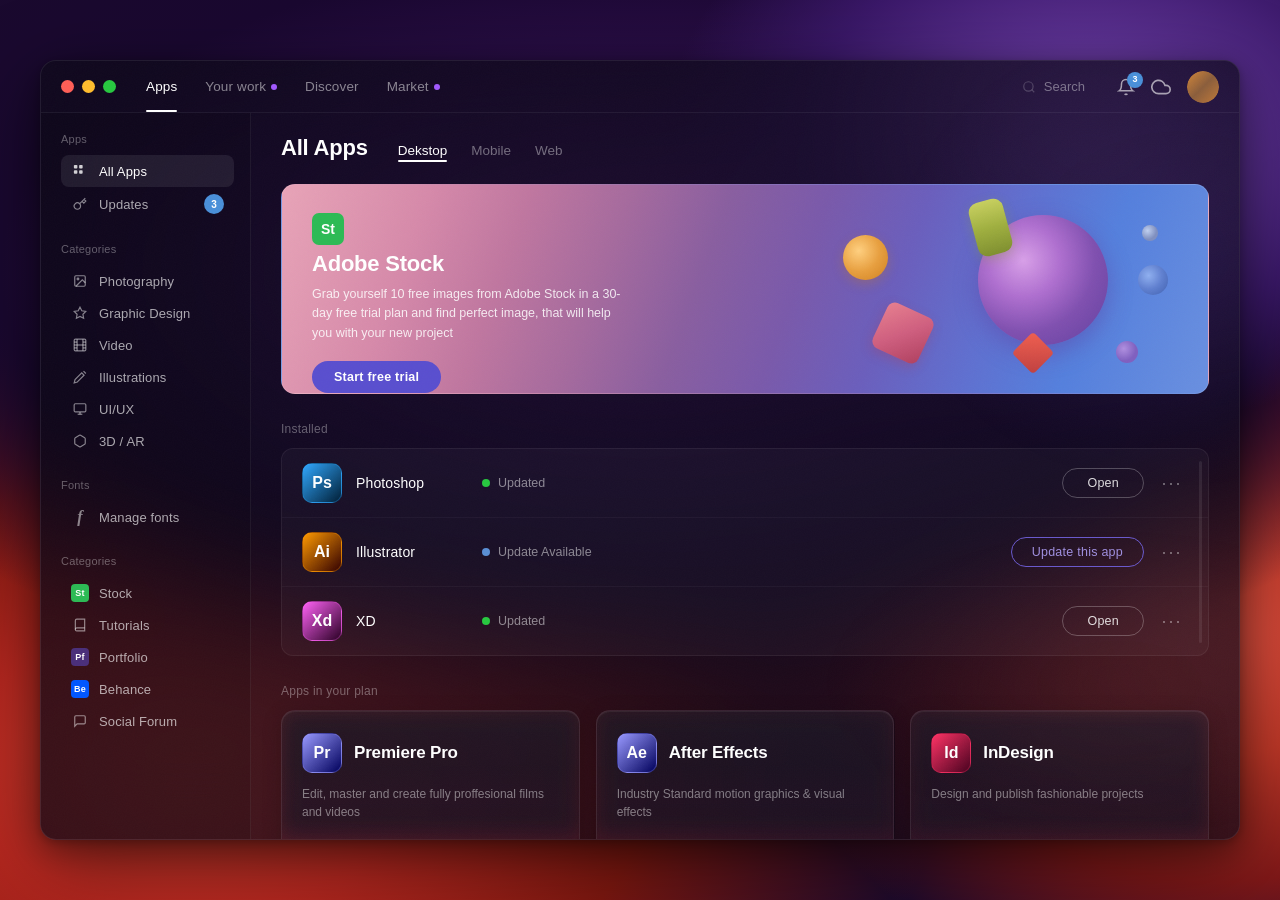
==== index.html @ a2d7dea4 "Open Partners Dark UI — AI workspace dashboard Glassmorphism dark UI dashboard for Open Partners' in" ====
<!DOCTYPE html>
<html lang="en">
<head>
  <meta charset="UTF-8">
  <meta name="viewport" content="width=device-width, initial-scale=1.0">
  <title>Adobe Creative Cloud – Visual Clone</title>
  <link rel="stylesheet" href="styles.css">
</head>
<body>

  <!-- Colorful macOS-style background that bleeds through the glass -->
  <div class="background">
    <div class="bg-gradient-1"></div>
    <div class="bg-gradient-2"></div>
    <div class="bg-gradient-3"></div>
    <div class="bg-gradient-4"></div>
  </div>

  <!-- Main application window – the dark glass container -->
  <div class="app-window">

    <!-- Window title bar with traffic lights and top navigation -->
    <div class="title-bar">
      <div class="traffic-lights">
        <span class="dot dot-close"></span>
        <span class="dot dot-minimize"></span>
        <span class="dot dot-maximize"></span>
      </div>

      <nav class="top-nav">
        <a class="top-nav-link active">Apps</a>
        <a class="top-nav-link">
          Your work
          <span class="nav-dot purple"></span>
        </a>
        <a class="top-nav-link">Discover</a>
        <a class="top-nav-link">
          Market
          <span class="nav-dot purple"></span>
        </a>
      </nav>

      <div class="top-right">
        <div class="search-bar">
          <svg class="search-icon" width="14" height="14" viewBox="0 0 24 24" fill="none" stroke="currentColor" stroke-width="2">
            <circle cx="11" cy="11" r="8"/>
            <path d="M21 21l-4.35-4.35"/>
          </svg>
          <span class="search-text">Search</span>
        </div>

        <div class="top-icons">
          <div class="icon-bell">
            <svg width="18" height="18" viewBox="0 0 24 24" fill="none" stroke="currentColor" stroke-width="2">
              <path d="M18 8A6 6 0 0 0 6 8c0 7-3 9-3 9h18s-3-2-3-9"/>
              <path d="M13.73 21a2 2 0 0 1-3.46 0"/>
            </svg>
            <span class="badge">3</span>
          </div>
          <div class="icon-cloud">
            <svg width="20" height="20" viewBox="0 0 24 24" fill="none" stroke="currentColor" stroke-width="2">
              <path d="M18 10h-1.26A8 8 0 1 0 9 20h9a5 5 0 0 0 0-10z"/>
            </svg>
          </div>
          <div class="avatar">
            <div class="avatar-img"></div>
          </div>
        </div>
      </div>
    </div>

    <!-- Content area: sidebar + main -->
    <div class="content-area">

      <!-- Left sidebar -->
      <aside class="sidebar">
        <div class="sidebar-section">
          <span class="sidebar-label">Apps</span>
          <ul class="sidebar-list">
            <li class="sidebar-item active">
              <span class="sidebar-icon grid-icon">
                <svg width="14" height="14" viewBox="0 0 16 16" fill="currentColor">
                  <rect x="1" y="1" width="4" height="4" rx="1"/>
                  <rect x="7" y="1" width="4" height="4" rx="1"/>
                  <rect x="1" y="7" width="4" height="4" rx="1"/>
                  <rect x="7" y="7" width="4" height="4" rx="1"/>
                </svg>
              </span>
              All Apps
            </li>
            <li class="sidebar-item">
              <span class="sidebar-icon">
                <svg width="14" height="14" viewBox="0 0 24 24" fill="none" stroke="currentColor" stroke-width="2">
                  <path d="M21 2l-2 2m-7.61 7.61a5.5 5.5 0 1 1-7.778 7.778 5.5 5.5 0 0 1 7.777-7.777zm0 0L15.5 7.5m0 0l3 3L22 7l-3-3m-3.5 3.5L19 4"/>
                </svg>
              </span>
              Updates
              <span class="updates-badge">3</span>
            </li>
          </ul>
        </div>

        <div class="sidebar-section">
          <span class="sidebar-label">Categories</span>
          <ul class="sidebar-list">
            <li class="sidebar-item">
              <span class="sidebar-icon">
                <svg width="14" height="14" viewBox="0 0 24 24" fill="none" stroke="currentColor" stroke-width="2">
                  <rect x="3" y="3" width="18" height="18" rx="2" ry="2"/>
                  <circle cx="8.5" cy="8.5" r="1.5"/>
                  <path d="M21 15l-5-5L5 21"/>
                </svg>
              </span>
              Photography
            </li>
            <li class="sidebar-item">
              <span class="sidebar-icon">
                <svg width="14" height="14" viewBox="0 0 24 24" fill="none" stroke="currentColor" stroke-width="2">
                  <polygon points="12 2 15.09 8.26 22 9.27 17 14.14 18.18 21.02 12 17.77 5.82 21.02 7 14.14 2 9.27 8.91 8.26 12 2"/>
                </svg>
              </span>
              Graphic Design
            </li>
            <li class="sidebar-item">
              <span class="sidebar-icon">
                <svg width="14" height="14" viewBox="0 0 24 24" fill="none" stroke="currentColor" stroke-width="2">
                  <rect x="2" y="2" width="20" height="20" rx="2.18" ry="2.18"/>
                  <line x1="7" y1="2" x2="7" y2="22"/>
                  <line x1="17" y1="2" x2="17" y2="22"/>
                  <line x1="2" y1="12" x2="22" y2="12"/>
                  <line x1="2" y1="7" x2="7" y2="7"/>
                  <line x1="2" y1="17" x2="7" y2="17"/>
                  <line x1="17" y1="7" x2="22" y2="7"/>
                  <line x1="17" y1="17" x2="22" y2="17"/>
                </svg>
              </span>
              Video
            </li>
            <li class="sidebar-item">
              <span class="sidebar-icon">
                <svg width="14" height="14" viewBox="0 0 24 24" fill="none" stroke="currentColor" stroke-width="2">
                  <line x1="18" y1="2" x2="22" y2="6"/>
                  <path d="M7.5 20.5L19 9l-4-4L3.5 16.5 2 22z"/>
                </svg>
              </span>
              Illustrations
            </li>
            <li class="sidebar-item">
              <span class="sidebar-icon">
                <svg width="14" height="14" viewBox="0 0 24 24" fill="none" stroke="currentColor" stroke-width="2">
                  <rect x="2" y="3" width="20" height="14" rx="2" ry="2"/>
                  <line x1="8" y1="21" x2="16" y2="21"/>
                  <line x1="12" y1="17" x2="12" y2="21"/>
                </svg>
              </span>
              UI/UX
            </li>
            <li class="sidebar-item">
              <span class="sidebar-icon">
                <svg width="14" height="14" viewBox="0 0 24 24" fill="none" stroke="currentColor" stroke-width="2">
                  <path d="M21 16V8a2 2 0 0 0-1-1.73l-7-4a2 2 0 0 0-2 0l-7 4A2 2 0 0 0 3 8v8a2 2 0 0 0 1 1.73l7 4a2 2 0 0 0 2 0l7-4A2 2 0 0 0 21 16z"/>
                </svg>
              </span>
              3D / AR
            </li>
          </ul>
        </div>

        <div class="sidebar-section">
          <span class="sidebar-label">Fonts</span>
          <ul class="sidebar-list">
            <li class="sidebar-item">
              <span class="sidebar-icon font-icon">f</span>
              Manage fonts
            </li>
          </ul>
        </div>

        <div class="sidebar-section">
          <span class="sidebar-label">Categories</span>
          <ul class="sidebar-list">
            <li class="sidebar-item">
              <span class="sidebar-icon app-badge st">St</span>
              Stock
            </li>
            <li class="sidebar-item">
              <span class="sidebar-icon">
                <svg width="14" height="14" viewBox="0 0 24 24" fill="none" stroke="currentColor" stroke-width="2">
                  <path d="M4 19.5A2.5 2.5 0 0 1 6.5 17H20"/>
                  <path d="M6.5 2H20v20H6.5A2.5 2.5 0 0 1 4 19.5v-15A2.5 2.5 0 0 1 6.5 2z"/>
                </svg>
              </span>
              Tutorials
            </li>
            <li class="sidebar-item">
              <span class="sidebar-icon app-badge pf">Pf</span>
              Portfolio
            </li>
            <li class="sidebar-item">
              <span class="sidebar-icon app-badge be">Be</span>
              Behance
            </li>
            <li class="sidebar-item">
              <span class="sidebar-icon">
                <svg width="14" height="14" viewBox="0 0 24 24" fill="none" stroke="currentColor" stroke-width="2">
                  <path d="M21 15a2 2 0 0 1-2 2H7l-4 4V5a2 2 0 0 1 2-2h14a2 2 0 0 1 2 2z"/>
                </svg>
              </span>
              Social Forum
            </li>
          </ul>
        </div>
      </aside>

      <!-- Main content -->
      <main class="main-content">
        <!-- Heading + sub-tabs -->
        <div class="main-header">
          <h1 class="main-title">All Apps</h1>
          <div class="sub-tabs">
            <a class="sub-tab active">Dekstop</a>
            <a class="sub-tab">Mobile</a>
            <a class="sub-tab">Web</a>
          </div>
        </div>

        <!-- Adobe Stock promotional banner -->
        <div class="promo-banner">
          <div class="promo-content">
            <div class="promo-badge">St</div>
            <h2 class="promo-title">Adobe Stock</h2>
            <p class="promo-text">Grab yourself 10 free images from Adobe Stock in a 30-day free trial plan and find perfect image, that will help you with your new project</p>
            <button class="promo-btn">Start free trial</button>
          </div>
          <div class="promo-visuals">
            <!-- Decorative 3D shapes rendered via CSS gradients -->
            <div class="shape shape-1"></div>
            <div class="shape shape-2"></div>
            <div class="shape shape-3"></div>
            <div class="shape shape-4"></div>
            <div class="shape shape-5"></div>
            <div class="shape shape-6"></div>
            <div class="shape shape-7"></div>
            <div class="shape shape-8"></div>
          </div>
        </div>

        <!-- Installed section -->
        <div class="section-label">Installed</div>

        <div class="installed-list">
          <!-- Photoshop row -->
          <div class="app-row">
            <div class="app-row-left">
              <div class="app-icon ps">
                <span>Ps</span>
              </div>
              <span class="app-name">Photoshop</span>
            </div>
            <div class="app-row-center">
              <span class="status-dot green"></span>
              <span class="status-text">Updated</span>
            </div>
            <div class="app-row-right">
              <button class="btn-open">Open</button>
              <button class="btn-more">···</button>
            </div>
          </div>

          <!-- Illustrator row -->
          <div class="app-row">
            <div class="app-row-left">
              <div class="app-icon ai">
                <span>Ai</span>
              </div>
              <span class="app-name">Illustrator</span>
            </div>
            <div class="app-row-center">
              <span class="status-dot blue"></span>
              <span class="status-text">Update Available</span>
            </div>
            <div class="app-row-right">
              <button class="btn-update">Update this app</button>
              <button class="btn-more">···</button>
            </div>
          </div>

          <!-- XD row -->
          <div class="app-row">
            <div class="app-row-left">
              <div class="app-icon xd">
                <span>Xd</span>
              </div>
              <span class="app-name">XD</span>
            </div>
            <div class="app-row-center">
              <span class="status-dot green"></span>
              <span class="status-text">Updated</span>
            </div>
            <div class="app-row-right">
              <button class="btn-open">Open</button>
              <button class="btn-more">···</button>
            </div>
          </div>
        </div>

        <!-- Apps in your plan -->
        <div class="section-label">Apps in your plan</div>

        <div class="plan-cards">
          <!-- Premiere Pro card -->
          <div class="plan-card">
            <div class="plan-card-header">
              <div class="app-icon pr">
                <span>Pr</span>
              </div>
              <h3 class="plan-card-title">Premiere Pro</h3>
            </div>
            <p class="plan-card-desc">Edit, master and create fully proffesional films and videos</p>
            <div class="plan-card-actions">
              <button class="btn-card-update">Update</button>
              <button class="btn-more">···</button>
            </div>
          </div>

          <!-- After Effects card -->
          <div class="plan-card">
            <div class="plan-card-header">
              <div class="app-icon ae">
                <span>Ae</span>
              </div>
              <h3 class="plan-card-title">After Effects</h3>
            </div>
            <p class="plan-card-desc">Industry Standard motion graphics & visual effects</p>
            <div class="plan-card-actions">
              <button class="btn-card-install">Install</button>
              <button class="btn-more">···</button>
            </div>
          </div>

          <!-- InDesign card -->
          <div class="plan-card">
            <div class="plan-card-header">
              <div class="app-icon id">
                <span>Id</span>
              </div>
              <h3 class="plan-card-title">InDesign</h3>
            </div>
            <p class="plan-card-desc">Design and publish fashionable projects</p>
            <div class="plan-card-actions">
              <button class="btn-card-install">Install</button>
              <button class="btn-more">···</button>
            </div>
          </div>
        </div>
      </main>
    </div>
  </div>

</body>
</html>
---- styles.css ----
/* ==========================================================================
   ADOBE CREATIVE CLOUD – PIXEL-PERFECT VISUAL CLONE

   KEY VISUAL TECHNIQUES:
   - Multi-layer glassmorphism using backdrop-filter: blur()
   - Layered radial + linear gradients for the macOS-style background
   - Semi-transparent RGBA fills for glass panels
   - Subtle 1px borders with alpha channels for edge highlights
   - Multiple box-shadow layers for depth and inner glow
   - Carefully calibrated opacity for translucent UI layers
   ========================================================================== */

/* --------------------------------------------------------------------------
   RESET & BASE
   -------------------------------------------------------------------------- */
*, *::before, *::after {
  margin: 0;
  padding: 0;
  box-sizing: border-box;
}

body {
  min-height: 100vh;
  display: flex;
  align-items: center;
  justify-content: center;
  font-family: -apple-system, BlinkMacSystemFont, 'SF Pro Display', 'SF Pro Text',
               'Helvetica Neue', Arial, sans-serif;
  -webkit-font-smoothing: antialiased;
  overflow: hidden;
  background: #1a1025;
}

/* --------------------------------------------------------------------------
   BACKGROUND – macOS Monterey-style colorful gradient

   The background is composed of multiple overlapping radial gradients that
   create the warm red/orange/purple/blue colour field visible behind the
   frosted glass window. Each gradient layer contributes a different colour
   region that bleeds through the glass container above.
   -------------------------------------------------------------------------- */
.background {
  position: fixed;
  inset: 0;
  z-index: 0;
  /* Base dark purple-black */
  background: #1a0a2e;
}

/*
 * Deep warm red blob – lower-left area.
 * This creates the warm red glow in the bottom-left corner
 * that bleeds through the glass window border.
 */
.bg-gradient-1 {
  position: absolute;
  inset: 0;
  background: radial-gradient(
    ellipse 90% 80% at 15% 85%,
    #d44030 0%,
    #b82820 20%,
    #801810 40%,
    transparent 65%
  );
}

/*
 * Orange-red accent – right side and bottom-right.
 * Creates the warm coral/red glow on the right edge.
 */
.bg-gradient-2 {
  position: absolute;
  inset: 0;
  background: radial-gradient(
    ellipse 60% 70% at 95% 70%,
    #e05040 0%,
    #c03828 20%,
    #801818 40%,
    transparent 60%
  );
}

/*
 * Deep purple – center and top.
 * The dominant dark purple/violet base that occupies the center of the background.
 */
.bg-gradient-3 {
  position: absolute;
  inset: 0;
  background: radial-gradient(
    ellipse 100% 70% at 50% 30%,
    #4a1a6b 0%,
    #301050 25%,
    #1a0830 50%,
    transparent 70%
  );
}

/*
 * Blue-purple accent – top right corner.
 * The cooler purple/blue glow visible near the top-right.
 */
.bg-gradient-4 {
  position: absolute;
  inset: 0;
  background: radial-gradient(
    ellipse 55% 55% at 85% 15%,
    #7a48b0 0%,
    #5a3090 20%,
    #3a1868 40%,
    transparent 60%
  );
}

/* --------------------------------------------------------------------------
   APP WINDOW – The main frosted glass container

   This is the primary glass panel. It uses:
   - A semi-transparent dark background (rgba black with ~78% opacity)
   - backdrop-filter: blur(40px) for the frosted glass effect
   - A 1px border with very low alpha for the subtle edge highlight
   - Multiple box-shadows for depth: outer shadow for floating effect,
     plus a subtle inner shadow for the glass edge catch
   - border-radius: 16px matching macOS window corners
   -------------------------------------------------------------------------- */
.app-window {
  position: relative;
  z-index: 1;
  width: 1200px;
  height: 780px;
  border-radius: 16px;
  overflow: hidden;
  display: flex;
  flex-direction: column;

  /*
   * Glass fill: dark with ~78% opacity lets the colourful background
   * bleed through slightly, especially at the edges
   */
  /*
   * Reduced opacity from 0.78 to 0.72 to allow more background colour
   * to bleed through the glass — the original shows visible purple/blue
   * tinting especially on the right side and edges of the window.
   */
  background: rgba(15, 10, 25, 0.72);

  /*
   * backdrop-filter creates the frosted glass blur.
   * 40px gives a heavy, smooth blur matching the screenshot's diffused look.
   */
  backdrop-filter: blur(40px);
  -webkit-backdrop-filter: blur(40px);

  /*
   * Subtle border: 1px with very low white alpha creates the characteristic
   * glass-edge highlight visible in the screenshot
   */
  border: 1px solid rgba(255, 255, 255, 0.08);

  /*
   * Shadow stack:
   * 1) Large soft outer shadow for the floating window depth
   * 2) Medium shadow for mid-range depth
   * 3) Tight shadow for near-surface definition
   */
  box-shadow:
    0 25px 80px rgba(0, 0, 0, 0.5),
    0 10px 30px rgba(0, 0, 0, 0.3),
    0 2px 8px rgba(0, 0, 0, 0.2);
}

/*
 * Purple/blue colour bleed visible on the right side of the window.
 * The original screenshot shows a distinct blue-purple tint on the
 * right edge of the glass, especially in the top-right area. This is
 * achieved with an ::after pseudo-element containing a radial gradient
 * that sits behind the content but above the glass background.
 */
.app-window::after {
  content: '';
  position: absolute;
  inset: 0;
  z-index: 0;
  pointer-events: none;
  border-radius: 16px;
  background:
    radial-gradient(
      ellipse 40% 50% at 95% 25%,
      rgba(100, 70, 180, 0.12) 0%,
      transparent 60%
    ),
    radial-gradient(
      ellipse 50% 40% at 90% 80%,
      rgba(140, 50, 80, 0.08) 0%,
      transparent 50%
    );
}

/* --------------------------------------------------------------------------
   TITLE BAR – Top navigation bar with traffic lights
   -------------------------------------------------------------------------- */
.title-bar {
  display: flex;
  align-items: center;
  height: 52px;
  padding: 0 20px;
  flex-shrink: 0;
  /*
   * Slight bottom border to separate title bar from content.
   * Very subtle — matches the faint line in the screenshot.
   */
  border-bottom: 1px solid rgba(255, 255, 255, 0.06);
  position: relative;
  z-index: 10;
}

/* macOS traffic light dots */
.traffic-lights {
  display: flex;
  gap: 8px;
  margin-right: 30px;
  flex-shrink: 0;
}

.dot {
  width: 13px;
  height: 13px;
  border-radius: 50%;
}

.dot-close {
  background: #ff5f57;
}

.dot-minimize {
  background: #ffbd2e;
}

.dot-maximize {
  background: #28c840;
}

/* Top navigation links */
.top-nav {
  display: flex;
  gap: 28px;
  flex-shrink: 0;
}

.top-nav-link {
  color: rgba(255, 255, 255, 0.5);
  font-size: 13.5px;
  font-weight: 500;
  text-decoration: none;
  cursor: pointer;
  position: relative;
  display: inline-flex;
  align-items: center;
  gap: 5px;
  letter-spacing: 0.01em;
}

.top-nav-link.active {
  color: #ffffff;
  /* Active underline indicator */
}

.top-nav-link.active::after {
  content: '';
  position: absolute;
  bottom: -18px;
  left: 0;
  right: 0;
  height: 2px;
  background: #ffffff;
  border-radius: 1px;
}

/* Small coloured dot next to nav items with notifications */
.nav-dot {
  width: 6px;
  height: 6px;
  border-radius: 50%;
  display: inline-block;
}

.nav-dot.purple {
  background: #a259ff;
}

/* Top-right area: search + icons + avatar */
.top-right {
  margin-left: auto;
  display: flex;
  align-items: center;
  gap: 18px;
}

.search-bar {
  display: flex;
  align-items: center;
  gap: 8px;
  color: rgba(255, 255, 255, 0.4);
  cursor: pointer;
  padding: 6px 14px;
  border-radius: 6px;
  font-size: 13px;
}

.search-icon {
  opacity: 0.5;
}

.search-text {
  font-size: 13px;
}

.top-icons {
  display: flex;
  align-items: center;
  gap: 16px;
}

.icon-bell,
.icon-cloud {
  color: rgba(255, 255, 255, 0.6);
  position: relative;
  cursor: pointer;
  display: flex;
  align-items: center;
}

/* Notification badge on bell icon */
.badge {
  position: absolute;
  top: -6px;
  right: -8px;
  background: #4a90d9;
  color: white;
  font-size: 9px;
  font-weight: 700;
  width: 16px;
  height: 16px;
  border-radius: 50%;
  display: flex;
  align-items: center;
  justify-content: center;
  line-height: 1;
}

/* User avatar circle */
.avatar {
  width: 32px;
  height: 32px;
  border-radius: 50%;
  overflow: hidden;
  cursor: pointer;
}

.avatar-img {
  width: 100%;
  height: 100%;
  border-radius: 50%;
  /* Warm brown/orange gradient to mimic the avatar colour in the screenshot */
  background: linear-gradient(135deg, #d4873a 0%, #8b5e3c 50%, #c07a3a 100%);
}

/* --------------------------------------------------------------------------
   CONTENT AREA – Sidebar + Main split
   -------------------------------------------------------------------------- */
.content-area {
  display: flex;
  flex: 1;
  overflow: hidden;
  position: relative;
  z-index: 1;
}

/* --------------------------------------------------------------------------
   SIDEBAR

   The sidebar is slightly more opaque than the main content area.
   It has its own subtle right border to separate it from the main panel.
   -------------------------------------------------------------------------- */
.sidebar {
  width: 210px;
  flex-shrink: 0;
  padding: 20px 16px 20px 20px;
  border-right: 1px solid rgba(255, 255, 255, 0.06);
  overflow-y: auto;
  /* Slightly darker than the main window background for visual separation */
  background: rgba(0, 0, 0, 0.1);
}

.sidebar-section {
  margin-bottom: 22px;
}

.sidebar-label {
  display: block;
  font-size: 11px;
  font-weight: 500;
  color: rgba(255, 255, 255, 0.35);
  text-transform: none;
  margin-bottom: 10px;
  letter-spacing: 0.02em;
}

.sidebar-list {
  list-style: none;
}

.sidebar-item {
  display: flex;
  align-items: center;
  gap: 10px;
  padding: 7px 10px;
  border-radius: 8px;
  font-size: 13px;
  color: rgba(255, 255, 255, 0.65);
  cursor: pointer;
  position: relative;
  letter-spacing: 0.01em;
}

/* Active sidebar item – subtle highlight */
.sidebar-item.active {
  background: rgba(255, 255, 255, 0.08);
  color: #ffffff;
}

.sidebar-icon {
  width: 18px;
  height: 18px;
  display: flex;
  align-items: center;
  justify-content: center;
  flex-shrink: 0;
  color: rgba(255, 255, 255, 0.5);
}

.sidebar-item.active .sidebar-icon {
  color: rgba(255, 255, 255, 0.8);
}

/* Font "f" icon – styled as italic serif */
.font-icon {
  font-family: Georgia, 'Times New Roman', serif;
  font-style: italic;
  font-size: 16px;
  font-weight: 700;
  color: rgba(255, 255, 255, 0.5);
}

/* Small app-style badges in sidebar (St, Pf, Be) */
.app-badge {
  font-size: 9px;
  font-weight: 700;
  width: 18px;
  height: 18px;
  border-radius: 4px;
  display: flex;
  align-items: center;
  justify-content: center;
  color: white;
}

.app-badge.st {
  background: #2dbb55;
}

.app-badge.pf {
  background: #4a2f7a;
}

.app-badge.be {
  background: #0057ff;
}

/* Updates count badge */
.updates-badge {
  margin-left: auto;
  background: #4a90d9;
  color: white;
  font-size: 10px;
  font-weight: 700;
  min-width: 20px;
  height: 20px;
  border-radius: 10px;
  display: flex;
  align-items: center;
  justify-content: center;
  padding: 0 6px;
}

/* --------------------------------------------------------------------------
   MAIN CONTENT
   -------------------------------------------------------------------------- */
.main-content {
  flex: 1;
  padding: 22px 30px 30px 30px;
  overflow-y: auto;
}

/* Main header with title and sub-tabs */
.main-header {
  display: flex;
  align-items: baseline;
  gap: 30px;
  margin-bottom: 22px;
}

.main-title {
  font-size: 22px;
  font-weight: 600;
  color: #ffffff;
  letter-spacing: -0.01em;
}

.sub-tabs {
  display: flex;
  gap: 24px;
}

.sub-tab {
  font-size: 13.5px;
  color: rgba(255, 255, 255, 0.4);
  text-decoration: none;
  cursor: pointer;
  font-weight: 500;
  position: relative;
  padding-bottom: 4px;
}

.sub-tab.active {
  color: #ffffff;
}

/* Active sub-tab underline */
.sub-tab.active::after {
  content: '';
  position: absolute;
  bottom: 0;
  left: 0;
  right: 0;
  height: 2px;
  background: #ffffff;
  border-radius: 1px;
}

/* --------------------------------------------------------------------------
   PROMO BANNER – Adobe Stock promotional card

   This is a glass card with a vivid gradient background.
   The gradient transitions from warm pink/salmon through purple to blue,
   creating the colourful promotional backdrop visible in the screenshot.
   3D shapes are overlaid on the right side.
   -------------------------------------------------------------------------- */
.promo-banner {
  position: relative;
  border-radius: 14px;
  overflow: hidden;
  /*
   * Increased height from 190px to 210px — the original banner shows the
   * "Start free trial" button fully visible with space below it.
   */
  height: 210px;
  margin-bottom: 28px;
  display: flex;

  /*
   * Multi-stop gradient that recreates the banner's pink-to-blue sweep.
   * This gradient goes from warm salmon on the left, through purple in
   * the middle, to a rich blue-purple on the right.
   */
  background: linear-gradient(
    110deg,
    #e8a4b8 0%,
    #d68aaa 15%,
    #c077a0 25%,
    #a66b9e 35%,
    #8a5fa0 45%,
    #7a5aab 55%,
    #6b5fbd 65%,
    #6070d0 75%,
    #5580dd 85%,
    #6a90e0 100%
  );

  /*
   * Subtle border for glass-edge effect on the banner
   */
  border: 1px solid rgba(255, 255, 255, 0.12);
}

.promo-content {
  padding: 28px 30px;
  position: relative;
  z-index: 2;
  max-width: 400px;
}

.promo-badge {
  display: inline-flex;
  align-items: center;
  justify-content: center;
  width: 32px;
  height: 32px;
  border-radius: 7px;
  background: #2dbb55;
  color: white;
  font-size: 14px;
  font-weight: 700;
  margin-bottom: 6px;
}

.promo-title {
  font-size: 22px;
  font-weight: 700;
  color: #ffffff;
  margin-bottom: 8px;
  letter-spacing: -0.01em;
}

.promo-text {
  font-size: 12.5px;
  line-height: 1.55;
  color: rgba(255, 255, 255, 0.85);
  margin-bottom: 18px;
  max-width: 320px;
}

.promo-btn {
  padding: 9px 22px;
  border-radius: 20px;
  border: none;
  background: #5a4fcf;
  color: white;
  font-size: 12.5px;
  font-weight: 600;
  cursor: pointer;
  letter-spacing: 0.02em;
}

/*
 * Promo visuals – floating 3D shapes on the right side of the banner.
 * Each shape is created with CSS gradients and border-radius to approximate
 * the 3D geometric objects (spheres, cubes, cylinders) in the screenshot.
 */
.promo-visuals {
  position: absolute;
  right: 0;
  top: 0;
  bottom: 0;
  width: 55%;
  z-index: 1;
}

.shape {
  position: absolute;
  border-radius: 50%;
}

/* Large purple-pink sphere – center-right */
.shape-1 {
  width: 130px;
  height: 130px;
  right: 100px;
  top: 30px;
  border-radius: 50%;
  background: radial-gradient(
    circle at 35% 35%,
    #d8a0e8 0%,
    #b070d0 30%,
    #8050b0 60%,
    #6040a0 100%
  );
  box-shadow: 0 8px 25px rgba(100, 50, 150, 0.4);
}

/* Small orange-gold sphere – top left of visuals area */
.shape-2 {
  width: 45px;
  height: 45px;
  right: 320px;
  top: 50px;
  background: radial-gradient(
    circle at 35% 35%,
    #ffd080 0%,
    #e8a040 50%,
    #d08020 100%
  );
  box-shadow: 0 4px 12px rgba(200, 120, 20, 0.3);
}

/* Pink cube-like shape – lower left */
.shape-3 {
  width: 50px;
  height: 50px;
  right: 280px;
  bottom: 35px;
  border-radius: 8px;
  transform: rotate(25deg);
  background: linear-gradient(
    135deg,
    #e88090 0%,
    #d06080 50%,
    #b04060 100%
  );
  box-shadow: 0 4px 12px rgba(180, 60, 80, 0.3);
}

/* Small blue sphere – right side */
.shape-4 {
  width: 30px;
  height: 30px;
  right: 40px;
  top: 80px;
  background: radial-gradient(
    circle at 35% 35%,
    #90b0f0 0%,
    #6080d0 50%,
    #4060b0 100%
  );
}

/* Small purple sphere */
.shape-5 {
  width: 22px;
  height: 22px;
  right: 70px;
  bottom: 30px;
  background: radial-gradient(
    circle at 35% 35%,
    #b090e0 0%,
    #8060c0 60%
  );
}

/* Yellow-green cylinder-like shape */
.shape-6 {
  width: 35px;
  height: 55px;
  right: 200px;
  top: 15px;
  border-radius: 10px;
  transform: rotate(-15deg);
  background: linear-gradient(
    180deg,
    #c8d060 0%,
    #a0b040 50%,
    #809030 100%
  );
  box-shadow: 0 4px 12px rgba(140, 160, 40, 0.3);
}

/* Small red triangle-like shape */
.shape-7 {
  width: 30px;
  height: 30px;
  right: 160px;
  bottom: 25px;
  border-radius: 4px;
  transform: rotate(45deg);
  background: linear-gradient(
    135deg,
    #f06050 0%,
    #c04040 100%
  );
}

/* Tiny accent dot */
.shape-8 {
  width: 16px;
  height: 16px;
  right: 50px;
  top: 40px;
  background: radial-gradient(
    circle at 35% 35%,
    #c0d0f0 0%,
    #8090c0 60%
  );
}

/* --------------------------------------------------------------------------
   SECTION LABELS
   -------------------------------------------------------------------------- */
.section-label {
  font-size: 12px;
  color: rgba(255, 255, 255, 0.35);
  margin-bottom: 12px;
  letter-spacing: 0.02em;
}

/* --------------------------------------------------------------------------
   INSTALLED APPS LIST

   Each row is a translucent glass strip with a very subtle background
   and bottom border. The rows appear as semi-transparent bands floating
   on the main content area.
   -------------------------------------------------------------------------- */
/*
 * The installed list has a thin scrollbar track visible on the right edge.
 * The container has a very subtle glass background.
 */
.installed-list {
  margin-bottom: 28px;
  border-radius: 12px;
  overflow: hidden;
  position: relative;
  /*
   * Container glass effect: very subtle semi-transparent background
   * with a thin border for the glass edge catch
   */
  background: rgba(255, 255, 255, 0.03);
  border: 1px solid rgba(255, 255, 255, 0.06);
}

/*
 * Static scrollbar track line visible on the right edge of the installed
 * list. In the original screenshot, a thin semi-transparent vertical line
 * is visible even when not scrolling, indicating a scrollbar track.
 */
.installed-list::after {
  content: '';
  position: absolute;
  right: 6px;
  top: 12px;
  bottom: 12px;
  width: 3px;
  border-radius: 2px;
  background: rgba(255, 255, 255, 0.08);
  pointer-events: none;
}

/* Custom scrollbar for installed list */
.installed-list::-webkit-scrollbar {
  width: 4px;
}

.installed-list::-webkit-scrollbar-track {
  background: rgba(255, 255, 255, 0.04);
  border-radius: 2px;
  margin: 8px 0;
}

.installed-list::-webkit-scrollbar-thumb {
  background: rgba(255, 255, 255, 0.15);
  border-radius: 2px;
}

.app-row {
  display: flex;
  align-items: center;
  padding: 14px 20px;
  /* Subtle separator between rows */
  border-bottom: 1px solid rgba(255, 255, 255, 0.04);
}

.app-row:last-child {
  border-bottom: none;
}

.app-row-left {
  display: flex;
  align-items: center;
  gap: 14px;
  min-width: 180px;
}

.app-row-center {
  display: flex;
  align-items: center;
  gap: 8px;
  flex: 1;
}

.app-row-right {
  display: flex;
  align-items: center;
  gap: 12px;
  margin-left: auto;
}

/* --------------------------------------------------------------------------
   APP ICONS

   Each Adobe app icon is a rounded square with the app's brand colour.
   Uses a subtle inner gradient for a slight 3D feel.
   -------------------------------------------------------------------------- */
.app-icon {
  width: 40px;
  height: 40px;
  border-radius: 10px;
  display: flex;
  align-items: center;
  justify-content: center;
  font-size: 16px;
  font-weight: 700;
  color: white;
  flex-shrink: 0;
}

/* Photoshop – dark blue */
.app-icon.ps {
  background: linear-gradient(135deg, #31a8ff 0%, #001e36 100%);
  border: 1px solid rgba(49, 168, 255, 0.3);
}

/* Illustrator – dark orange/brown */
.app-icon.ai {
  background: linear-gradient(135deg, #ff9a00 0%, #330000 100%);
  border: 1px solid rgba(255, 154, 0, 0.3);
}

/* XD – dark magenta/pink */
.app-icon.xd {
  background: linear-gradient(135deg, #ff61f6 0%, #2a0024 100%);
  border: 1px solid rgba(255, 97, 246, 0.3);
}

/* Premiere Pro – dark purple/blue */
.app-icon.pr {
  background: linear-gradient(135deg, #9999ff 0%, #00005b 100%);
  border: 1px solid rgba(153, 153, 255, 0.3);
}

/* After Effects – light purple */
.app-icon.ae {
  background: linear-gradient(135deg, #9999ff 0%, #00005b 100%);
  border: 1px solid rgba(153, 153, 255, 0.3);
}

/* InDesign – dark pink/maroon */
.app-icon.id {
  background: linear-gradient(135deg, #ff3366 0%, #49021f 100%);
  border: 1px solid rgba(255, 51, 102, 0.3);
}

.app-name {
  font-size: 14px;
  font-weight: 500;
  color: #ffffff;
  letter-spacing: 0.01em;
}

/* Status dots */
.status-dot {
  width: 8px;
  height: 8px;
  border-radius: 50%;
}

.status-dot.green {
  background: #28c840;
}

.status-dot.blue {
  background: #5a8fd4;
}

.status-text {
  font-size: 12.5px;
  color: rgba(255, 255, 255, 0.5);
}

/* --------------------------------------------------------------------------
   BUTTONS
   -------------------------------------------------------------------------- */

/* "Open" button – transparent outline style */
.btn-open {
  padding: 7px 24px;
  border-radius: 20px;
  border: 1.5px solid rgba(255, 255, 255, 0.25);
  background: transparent;
  color: rgba(255, 255, 255, 0.85);
  font-size: 12.5px;
  font-weight: 500;
  cursor: pointer;
  letter-spacing: 0.02em;
}

/* "Update this app" button – coloured outline */
.btn-update {
  padding: 7px 20px;
  border-radius: 20px;
  border: 1.5px solid #6a5acd;
  background: transparent;
  color: #a090e0;
  font-size: 12.5px;
  font-weight: 500;
  cursor: pointer;
  letter-spacing: 0.02em;
}

/* "..." more button */
.btn-more {
  width: 32px;
  height: 32px;
  border-radius: 50%;
  border: none;
  background: transparent;
  color: rgba(255, 255, 255, 0.4);
  font-size: 18px;
  cursor: pointer;
  display: flex;
  align-items: center;
  justify-content: center;
  letter-spacing: 2px;
}

/* --------------------------------------------------------------------------
   PLAN CARDS – "Apps in your plan" section

   These cards use a layered glass effect:
   - Semi-transparent dark fill
   - Subtle gradient overlay from bottom to top for depth
   - 1px alpha border for glass edge
   - Backdrop blur to catch the background colours
   -------------------------------------------------------------------------- */
.plan-cards {
  display: grid;
  grid-template-columns: repeat(3, 1fr);
  gap: 16px;
}

.plan-card {
  border-radius: 14px;
  padding: 22px 20px 16px;
  display: flex;
  flex-direction: column;
  position: relative;
  overflow: hidden;

  /*
   * Glass card construction:
   * The original cards show a warm-tinted semi-transparent fill,
   * slightly more visible than just rgba white. The gradient goes from
   * a subtle warm tint at top to slightly more opaque at bottom.
   */
  background:
    linear-gradient(
      180deg,
      rgba(255, 255, 255, 0.05) 0%,
      rgba(200, 150, 170, 0.04) 100%
    );

  /*
   * 1px border with a warm-tinted alpha white for the glass edge highlight.
   * The original has a slightly more visible border than the installed list,
   * with a faint warm/pink tint from the background bleed.
   */
  border: 1px solid rgba(255, 200, 220, 0.1);

  /*
   * Backdrop blur on the card itself – catches background colour bleed
   */
  backdrop-filter: blur(10px);
  -webkit-backdrop-filter: blur(10px);

  /*
   * Soft shadow underneath for floating card depth,
   * plus inner top highlight for the glass edge catch
   */
  box-shadow:
    0 4px 20px rgba(0, 0, 0, 0.2),
    inset 0 1px 0 rgba(255, 255, 255, 0.06);
}

/*
 * Coloured glow at the bottom of each card.
 * The original shows a strong warm reddish-pink gradient visible at the
 * bottom half of each card, creating a vivid "lit from below" effect.
 * Increased opacity significantly to match the screenshot.
 */
.plan-card::after {
  content: '';
  position: absolute;
  bottom: 0;
  left: 0;
  right: 0;
  height: 70%;
  border-radius: 0 0 14px 14px;
  background: linear-gradient(
    to top,
    rgba(200, 50, 80, 0.22) 0%,
    rgba(160, 40, 70, 0.14) 30%,
    rgba(120, 30, 60, 0.06) 55%,
    transparent 100%
  );
  pointer-events: none;
  z-index: 0;
}

.plan-card > * {
  position: relative;
  z-index: 1;
}

.plan-card-header {
  display: flex;
  align-items: center;
  gap: 12px;
  margin-bottom: 12px;
}

.plan-card-title {
  font-size: 17px;
  font-weight: 600;
  color: #ffffff;
  letter-spacing: -0.01em;
}

.plan-card-desc {
  font-size: 12px;
  line-height: 1.5;
  color: rgba(255, 255, 255, 0.45);
  margin-bottom: 18px;
  flex: 1;
}

.plan-card-actions {
  display: flex;
  align-items: center;
  gap: 12px;
}

/* Card "Update" button */
.btn-card-update {
  padding: 7px 24px;
  border-radius: 20px;
  border: 1.5px solid rgba(255, 255, 255, 0.2);
  background: transparent;
  color: rgba(255, 255, 255, 0.8);
  font-size: 12.5px;
  font-weight: 500;
  cursor: pointer;
}

/* Card "Install" button */
.btn-card-install {
  padding: 7px 24px;
  border-radius: 20px;
  border: 1.5px solid rgba(255, 255, 255, 0.2);
  background: transparent;
  color: rgba(255, 255, 255, 0.8);
  font-size: 12.5px;
  font-weight: 500;
  cursor: pointer;
}

/* --------------------------------------------------------------------------
   SCROLLBAR STYLING

   Thin, translucent scrollbar to match the glassmorphism aesthetic.
   -------------------------------------------------------------------------- */
.main-content::-webkit-scrollbar,
.sidebar::-webkit-scrollbar {
  width: 6px;
}

.main-content::-webkit-scrollbar-track,
.sidebar::-webkit-scrollbar-track {
  background: transparent;
}

.main-content::-webkit-scrollbar-thumb,
.sidebar::-webkit-scrollbar-thumb {
  background: rgba(255, 255, 255, 0.1);
  border-radius: 3px;
}

/* --------------------------------------------------------------------------
   NOISE OVERLAY

   Very subtle noise texture over the entire window to add grain/texture
   to the glass panels, matching the slight texture visible in the screenshot.
   This uses a CSS-generated SVG noise pattern.
   -------------------------------------------------------------------------- */
.app-window::before {
  content: '';
  position: absolute;
  inset: 0;
  z-index: 200;
  pointer-events: none;
  opacity: 0.02;
  background-image: url("data:image/svg+xml,%3Csvg viewBox='0 0 256 256' xmlns='http://www.w3.org/2000/svg'%3E%3Cfilter id='noise'%3E%3CfeTurbulence type='fractalNoise' baseFrequency='0.9' numOctaves='4' stitchTiles='stitch'/%3E%3C/filter%3E%3Crect width='100%25' height='100%25' filter='url(%23noise)'/%3E%3C/svg%3E");
  background-repeat: repeat;
  background-size: 256px 256px;
  border-radius: 16px;
}
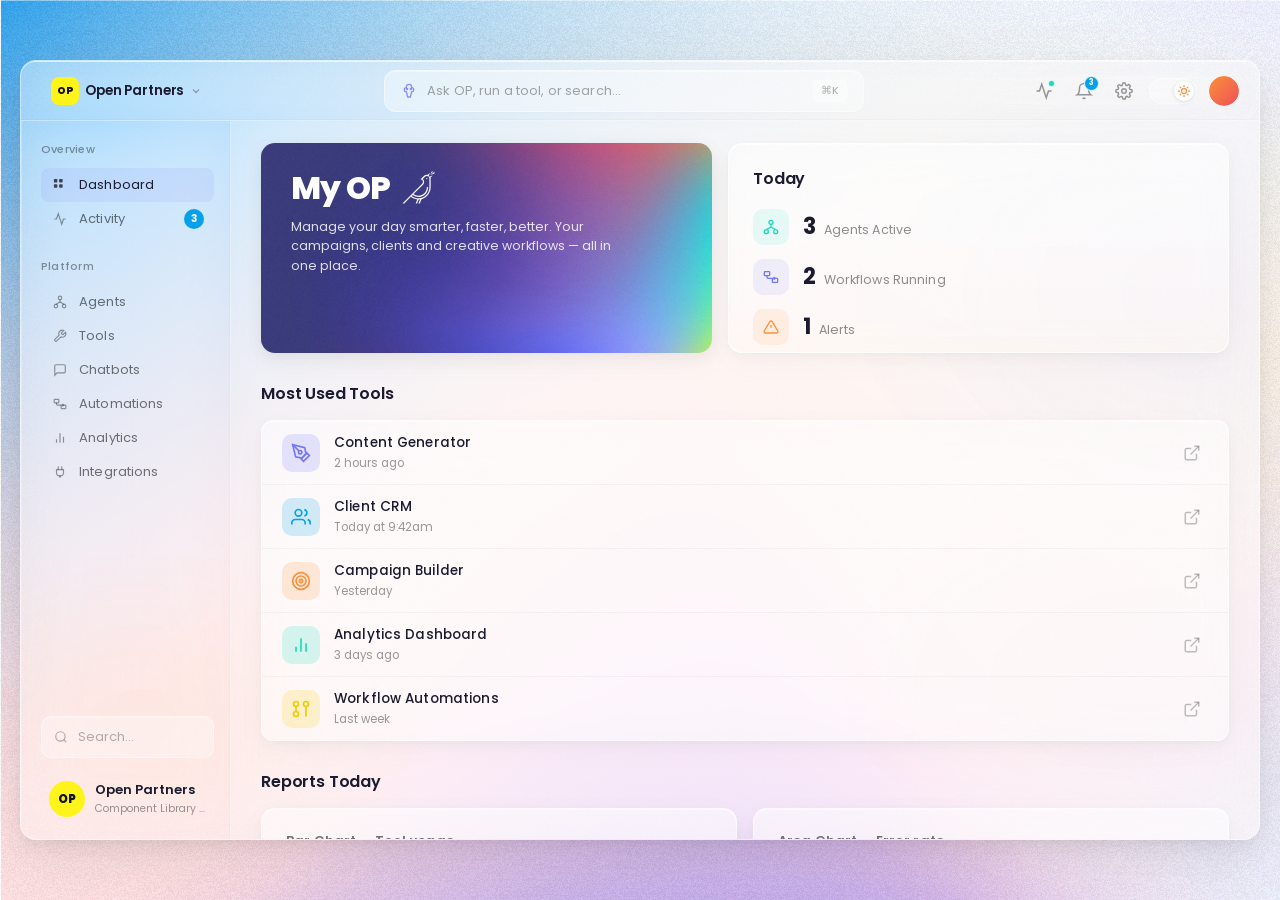
==== commit ddadd21b: "Move OP dashboard to root, remove Adobe clone, rename site to myop-prototype - Move index.html and s" ====
--- a/index.html
+++ b/index.html
@@ -3,70 +3,102 @@
 <head>
   <meta charset="UTF-8">
   <meta name="viewport" content="width=device-width, initial-scale=1.0">
-  <title>Adobe Creative Cloud – Visual Clone</title>
+  <title>Open Partners – Dark UI</title>
+  <link rel="preconnect" href="https://fonts.googleapis.com">
+  <link rel="preconnect" href="https://fonts.gstatic.com" crossorigin>
+  <link href="https://fonts.googleapis.com/css2?family=Poppins:wght@300;400;500;600;700;800&display=swap" rel="stylesheet">
   <link rel="stylesheet" href="styles.css">
+
+  <!-- Theme flash-prevention (runs before CSS loads) -->
+  <script>
+    (function () {
+      var stored = localStorage.getItem('op-dashboard-theme');
+      var prefersDark = window.matchMedia('(prefers-color-scheme: dark)').matches;
+      var theme = stored || (prefersDark ? 'dark' : 'light');
+      if (theme === 'light') document.documentElement.classList.add('theme-light');
+    })();
+  </script>
 </head>
 <body>
 
-  <!-- Colorful macOS-style background that bleeds through the glass -->
-  <div class="background">
-    <div class="bg-gradient-1"></div>
-    <div class="bg-gradient-2"></div>
-    <div class="bg-gradient-3"></div>
-    <div class="bg-gradient-4"></div>
-  </div>
+  <!-- OP branded background using the Abyss gradient image -->
+  <div class="background"></div>
 
   <!-- Main application window – the dark glass container -->
   <div class="app-window">
 
-    <!-- Window title bar with traffic lights and top navigation -->
-    <div class="title-bar">
-      <div class="traffic-lights">
-        <span class="dot dot-close"></span>
-        <span class="dot dot-minimize"></span>
-        <span class="dot dot-maximize"></span>
+    <!-- Workspace control bar -->
+    <div class="control-bar">
+
+      <!-- Left: workspace switcher (single OP identity) -->
+      <div class="control-bar-left">
+        <div class="workspace-switcher">
+          <div class="workspace-icon">OP</div>
+          <span class="workspace-name">Open Partners</span>
+          <svg class="workspace-chevron" width="12" height="12" viewBox="0 0 24 24" fill="none" stroke="currentColor" stroke-width="2.5">
+            <polyline points="6 9 12 15 18 9"/>
+          </svg>
+        </div>
       </div>
 
-      <nav class="top-nav">
-        <a class="top-nav-link active">Apps</a>
-        <a class="top-nav-link">
-          Your work
-          <span class="nav-dot purple"></span>
-        </a>
-        <a class="top-nav-link">Discover</a>
-        <a class="top-nav-link">
-          Market
-          <span class="nav-dot purple"></span>
-        </a>
-      </nav>
-
-      <div class="top-right">
-        <div class="search-bar">
-          <svg class="search-icon" width="14" height="14" viewBox="0 0 24 24" fill="none" stroke="currentColor" stroke-width="2">
-            <circle cx="11" cy="11" r="8"/>
-            <path d="M21 21l-4.35-4.35"/>
+      <!-- Center: AI command bar -->
+      <div class="command-bar">
+        <svg class="command-bar-icon" width="16" height="16" viewBox="0 0 24 24" fill="none" stroke="currentColor" stroke-width="2">
+          <path d="M12 2a4 4 0 0 1 4 4v1a3 3 0 0 1 3 3v1a2 2 0 0 1-2 2h-1l-2 8h-4l-2-8H7a2 2 0 0 1-2-2v-1a3 3 0 0 1 3-3V6a4 4 0 0 1 4-4z"/>
+          <circle cx="9" cy="9" r="1" fill="currentColor"/>
+          <circle cx="15" cy="9" r="1" fill="currentColor"/>
+        </svg>
+        <span class="command-bar-text">Ask OP, run a tool, or search…</span>
+        <kbd class="command-bar-shortcut">⌘K</kbd>
+      </div>
+
+      <!-- Right: global controls -->
+      <div class="control-bar-right">
+        <!-- Activity pulse -->
+        <div class="control-icon" title="Activity">
+          <svg width="18" height="18" viewBox="0 0 24 24" fill="none" stroke="currentColor" stroke-width="2">
+            <polyline points="22 12 18 12 15 21 9 3 6 12 2 12"/>
           </svg>
-          <span class="search-text">Search</span>
-        </div>
-
-        <div class="top-icons">
-          <div class="icon-bell">
-            <svg width="18" height="18" viewBox="0 0 24 24" fill="none" stroke="currentColor" stroke-width="2">
-              <path d="M18 8A6 6 0 0 0 6 8c0 7-3 9-3 9h18s-3-2-3-9"/>
-              <path d="M13.73 21a2 2 0 0 1-3.46 0"/>
+          <span class="control-dot"></span>
+        </div>
+        <!-- Notifications -->
+        <div class="control-icon" title="Notifications">
+          <svg width="18" height="18" viewBox="0 0 24 24" fill="none" stroke="currentColor" stroke-width="2">
+            <path d="M18 8A6 6 0 0 0 6 8c0 7-3 9-3 9h18s-3-2-3-9"/>
+            <path d="M13.73 21a2 2 0 0 1-3.46 0"/>
+          </svg>
+          <span class="badge">3</span>
+        </div>
+        <!-- Settings -->
+        <div class="control-icon" title="Settings">
+          <svg width="18" height="18" viewBox="0 0 24 24" fill="none" stroke="currentColor" stroke-width="2">
+            <circle cx="12" cy="12" r="3"/>
+            <path d="M19.4 15a1.65 1.65 0 0 0 .33 1.82l.06.06a2 2 0 0 1-2.83 2.83l-.06-.06a1.65 1.65 0 0 0-1.82-.33 1.65 1.65 0 0 0-1 1.51V21a2 2 0 0 1-4 0v-.09A1.65 1.65 0 0 0 9 19.4a1.65 1.65 0 0 0-1.82.33l-.06.06a2 2 0 0 1-2.83-2.83l.06-.06A1.65 1.65 0 0 0 4.68 15a1.65 1.65 0 0 0-1.51-1H3a2 2 0 0 1 0-4h.09A1.65 1.65 0 0 0 4.6 9a1.65 1.65 0 0 0-.33-1.82l-.06-.06a2 2 0 0 1 2.83-2.83l.06.06A1.65 1.65 0 0 0 9 4.68a1.65 1.65 0 0 0 1-1.51V3a2 2 0 0 1 4 0v.09a1.65 1.65 0 0 0 1 1.51 1.65 1.65 0 0 0 1.82-.33l.06-.06a2 2 0 0 1 2.83 2.83l-.06.06A1.65 1.65 0 0 0 19.4 9a1.65 1.65 0 0 0 1.51 1H21a2 2 0 0 1 0 4h-.09a1.65 1.65 0 0 0-1.51 1z"/>
+          </svg>
+        </div>
+        <!-- Theme toggle — inline in control bar -->
+        <button
+          type="button"
+          class="theme-toggle js-theme-toggle"
+          role="switch"
+          aria-checked="false"
+          aria-label="Toggle dark mode"
+        >
+          <span class="theme-toggle__knob">
+            <svg class="theme-toggle__icon theme-toggle__icon--sun" width="12" height="12" viewBox="0 0 24 24" fill="none" stroke="#FB9138" stroke-width="2.5" stroke-linecap="round">
+              <circle cx="12" cy="12" r="5"/><line x1="12" y1="1" x2="12" y2="3"/><line x1="12" y1="21" x2="12" y2="23"/><line x1="4.22" y1="4.22" x2="5.64" y2="5.64"/><line x1="18.36" y1="18.36" x2="19.78" y2="19.78"/><line x1="1" y1="12" x2="3" y2="12"/><line x1="21" y1="12" x2="23" y2="12"/><line x1="4.22" y1="19.78" x2="5.64" y2="18.36"/><line x1="18.36" y1="5.64" x2="19.78" y2="4.22"/>
             </svg>
-            <span class="badge">3</span>
-          </div>
-          <div class="icon-cloud">
-            <svg width="20" height="20" viewBox="0 0 24 24" fill="none" stroke="currentColor" stroke-width="2">
-              <path d="M18 10h-1.26A8 8 0 1 0 9 20h9a5 5 0 0 0 0-10z"/>
+            <svg class="theme-toggle__icon theme-toggle__icon--moon" width="12" height="12" viewBox="0 0 24 24" fill="none" stroke="#ffffff" stroke-width="2.5" stroke-linecap="round">
+              <path d="M21 12.79A9 9 0 1 1 11.21 3 7 7 0 0 0 21 12.79z"/>
             </svg>
-          </div>
-          <div class="avatar">
-            <div class="avatar-img"></div>
-          </div>
+          </span>
+        </button>
+        <!-- Profile avatar -->
+        <div class="control-avatar">
+          <div class="control-avatar-img"></div>
         </div>
       </div>
+
     </div>
 
     <!-- Content area: sidebar + main -->
@@ -75,7 +107,7 @@
       <!-- Left sidebar -->
       <aside class="sidebar">
         <div class="sidebar-section">
-          <span class="sidebar-label">Apps</span>
+          <span class="sidebar-label">Overview</span>
           <ul class="sidebar-list">
             <li class="sidebar-item active">
               <span class="sidebar-icon grid-icon">
@@ -86,276 +118,487 @@
                   <rect x="7" y="7" width="4" height="4" rx="1"/>
                 </svg>
               </span>
-              All Apps
+              Dashboard
             </li>
             <li class="sidebar-item">
               <span class="sidebar-icon">
                 <svg width="14" height="14" viewBox="0 0 24 24" fill="none" stroke="currentColor" stroke-width="2">
-                  <path d="M21 2l-2 2m-7.61 7.61a5.5 5.5 0 1 1-7.778 7.778 5.5 5.5 0 0 1 7.777-7.777zm0 0L15.5 7.5m0 0l3 3L22 7l-3-3m-3.5 3.5L19 4"/>
-                </svg>
-              </span>
-              Updates
+                  <polyline points="22 12 18 12 15 21 9 3 6 12 2 12"/>
+                </svg>
+              </span>
+              Activity
               <span class="updates-badge">3</span>
             </li>
           </ul>
         </div>
 
         <div class="sidebar-section">
-          <span class="sidebar-label">Categories</span>
+          <span class="sidebar-label">Platform</span>
           <ul class="sidebar-list">
             <li class="sidebar-item">
               <span class="sidebar-icon">
+                <!-- Agents (brain/network icon) -->
                 <svg width="14" height="14" viewBox="0 0 24 24" fill="none" stroke="currentColor" stroke-width="2">
-                  <rect x="3" y="3" width="18" height="18" rx="2" ry="2"/>
-                  <circle cx="8.5" cy="8.5" r="1.5"/>
-                  <path d="M21 15l-5-5L5 21"/>
-                </svg>
-              </span>
-              Photography
+                  <circle cx="12" cy="5" r="3"/>
+                  <circle cx="5" cy="19" r="3"/>
+                  <circle cx="19" cy="19" r="3"/>
+                  <line x1="12" y1="8" x2="12" y2="12"/>
+                  <line x1="12" y1="12" x2="5" y2="16"/>
+                  <line x1="12" y1="12" x2="19" y2="16"/>
+                </svg>
+              </span>
+              Agents
             </li>
             <li class="sidebar-item">
               <span class="sidebar-icon">
+                <!-- Tools (wrench icon) -->
                 <svg width="14" height="14" viewBox="0 0 24 24" fill="none" stroke="currentColor" stroke-width="2">
-                  <polygon points="12 2 15.09 8.26 22 9.27 17 14.14 18.18 21.02 12 17.77 5.82 21.02 7 14.14 2 9.27 8.91 8.26 12 2"/>
-                </svg>
-              </span>
-              Graphic Design
+                  <path d="M14.7 6.3a1 1 0 0 0 0 1.4l1.6 1.6a1 1 0 0 0 1.4 0l3.77-3.77a6 6 0 0 1-7.94 7.94l-6.91 6.91a2.12 2.12 0 0 1-3-3l6.91-6.91a6 6 0 0 1 7.94-7.94l-3.76 3.76z"/>
+                </svg>
+              </span>
+              Tools
             </li>
             <li class="sidebar-item">
               <span class="sidebar-icon">
+                <!-- Chatbots (chat bubble icon) -->
                 <svg width="14" height="14" viewBox="0 0 24 24" fill="none" stroke="currentColor" stroke-width="2">
-                  <rect x="2" y="2" width="20" height="20" rx="2.18" ry="2.18"/>
-                  <line x1="7" y1="2" x2="7" y2="22"/>
-                  <line x1="17" y1="2" x2="17" y2="22"/>
-                  <line x1="2" y1="12" x2="22" y2="12"/>
-                  <line x1="2" y1="7" x2="7" y2="7"/>
-                  <line x1="2" y1="17" x2="7" y2="17"/>
-                  <line x1="17" y1="7" x2="22" y2="7"/>
-                  <line x1="17" y1="17" x2="22" y2="17"/>
-                </svg>
-              </span>
-              Video
+                  <path d="M21 15a2 2 0 0 1-2 2H7l-4 4V5a2 2 0 0 1 2-2h14a2 2 0 0 1 2 2z"/>
+                </svg>
+              </span>
+              Chatbots
             </li>
             <li class="sidebar-item">
               <span class="sidebar-icon">
+                <!-- Automations (workflow/bot icon) -->
                 <svg width="14" height="14" viewBox="0 0 24 24" fill="none" stroke="currentColor" stroke-width="2">
-                  <line x1="18" y1="2" x2="22" y2="6"/>
-                  <path d="M7.5 20.5L19 9l-4-4L3.5 16.5 2 22z"/>
-                </svg>
-              </span>
-              Illustrations
+                  <rect x="2" y="4" width="8" height="6" rx="1"/>
+                  <rect x="14" y="14" width="8" height="6" rx="1"/>
+                  <path d="M6 10v2a2 2 0 0 0 2 2h6"/>
+                  <polyline points="16 12 18 14 16 16"/>
+                </svg>
+              </span>
+              Automations
             </li>
             <li class="sidebar-item">
               <span class="sidebar-icon">
+                <!-- Analytics (bar chart icon) -->
                 <svg width="14" height="14" viewBox="0 0 24 24" fill="none" stroke="currentColor" stroke-width="2">
-                  <rect x="2" y="3" width="20" height="14" rx="2" ry="2"/>
-                  <line x1="8" y1="21" x2="16" y2="21"/>
-                  <line x1="12" y1="17" x2="12" y2="21"/>
-                </svg>
-              </span>
-              UI/UX
+                  <line x1="18" y1="20" x2="18" y2="10"/>
+                  <line x1="12" y1="20" x2="12" y2="4"/>
+                  <line x1="6" y1="20" x2="6" y2="14"/>
+                </svg>
+              </span>
+              Analytics
             </li>
             <li class="sidebar-item">
               <span class="sidebar-icon">
+                <!-- Integrations (plug icon) -->
                 <svg width="14" height="14" viewBox="0 0 24 24" fill="none" stroke="currentColor" stroke-width="2">
-                  <path d="M21 16V8a2 2 0 0 0-1-1.73l-7-4a2 2 0 0 0-2 0l-7 4A2 2 0 0 0 3 8v8a2 2 0 0 0 1 1.73l7 4a2 2 0 0 0 2 0l7-4A2 2 0 0 0 21 16z"/>
-                </svg>
-              </span>
-              3D / AR
+                  <path d="M12 22v-5"/>
+                  <path d="M9 8V2"/>
+                  <path d="M15 8V2"/>
+                  <path d="M18 8v5a6 6 0 0 1-12 0V8z"/>
+                </svg>
+              </span>
+              Integrations
             </li>
           </ul>
         </div>
 
-        <div class="sidebar-section">
-          <span class="sidebar-label">Fonts</span>
-          <ul class="sidebar-list">
-            <li class="sidebar-item">
-              <span class="sidebar-icon font-icon">f</span>
-              Manage fonts
-            </li>
-          </ul>
-        </div>
-
-        <div class="sidebar-section">
-          <span class="sidebar-label">Categories</span>
-          <ul class="sidebar-list">
-            <li class="sidebar-item">
-              <span class="sidebar-icon app-badge st">St</span>
-              Stock
-            </li>
-            <li class="sidebar-item">
-              <span class="sidebar-icon">
-                <svg width="14" height="14" viewBox="0 0 24 24" fill="none" stroke="currentColor" stroke-width="2">
-                  <path d="M4 19.5A2.5 2.5 0 0 1 6.5 17H20"/>
-                  <path d="M6.5 2H20v20H6.5A2.5 2.5 0 0 1 4 19.5v-15A2.5 2.5 0 0 1 6.5 2z"/>
-                </svg>
-              </span>
-              Tutorials
-            </li>
-            <li class="sidebar-item">
-              <span class="sidebar-icon app-badge pf">Pf</span>
-              Portfolio
-            </li>
-            <li class="sidebar-item">
-              <span class="sidebar-icon app-badge be">Be</span>
-              Behance
-            </li>
-            <li class="sidebar-item">
-              <span class="sidebar-icon">
-                <svg width="14" height="14" viewBox="0 0 24 24" fill="none" stroke="currentColor" stroke-width="2">
-                  <path d="M21 15a2 2 0 0 1-2 2H7l-4 4V5a2 2 0 0 1 2-2h14a2 2 0 0 1 2 2z"/>
-                </svg>
-              </span>
-              Social Forum
-            </li>
-          </ul>
+        <!-- Sidebar bottom: search + profile pinned at bottom -->
+        <div class="sidebar-bottom">
+          <div class="sidebar-search">
+            <svg class="sidebar-search-icon" width="14" height="14" viewBox="0 0 24 24" fill="none" stroke="currentColor" stroke-width="2">
+              <circle cx="11" cy="11" r="8"/>
+              <path d="M21 21l-4.35-4.35"/>
+            </svg>
+            <span class="sidebar-search-text">Search…</span>
+          </div>
+
+          <div class="sidebar-profile">
+            <div class="sidebar-profile-avatar">OP</div>
+            <div class="sidebar-profile-info">
+              <span class="sidebar-profile-name">Open Partners</span>
+              <span class="sidebar-profile-meta">Component Library v1.0</span>
+            </div>
+          </div>
         </div>
       </aside>
 
       <!-- Main content -->
       <main class="main-content">
-        <!-- Heading + sub-tabs -->
-        <div class="main-header">
-          <h1 class="main-title">All Apps</h1>
-          <div class="sub-tabs">
-            <a class="sub-tab active">Dekstop</a>
-            <a class="sub-tab">Mobile</a>
-            <a class="sub-tab">Web</a>
-          </div>
-        </div>
-
-        <!-- Adobe Stock promotional banner -->
-        <div class="promo-banner">
-          <div class="promo-content">
-            <div class="promo-badge">St</div>
-            <h2 class="promo-title">Adobe Stock</h2>
-            <p class="promo-text">Grab yourself 10 free images from Adobe Stock in a 30-day free trial plan and find perfect image, that will help you with your new project</p>
-            <button class="promo-btn">Start free trial</button>
-          </div>
-          <div class="promo-visuals">
-            <!-- Decorative 3D shapes rendered via CSS gradients -->
-            <div class="shape shape-1"></div>
-            <div class="shape shape-2"></div>
-            <div class="shape shape-3"></div>
-            <div class="shape shape-4"></div>
-            <div class="shape shape-5"></div>
-            <div class="shape shape-6"></div>
-            <div class="shape shape-7"></div>
-            <div class="shape shape-8"></div>
-          </div>
-        </div>
-
-        <!-- Installed section -->
-        <div class="section-label">Installed</div>
-
-        <div class="installed-list">
-          <!-- Photoshop row -->
-          <div class="app-row">
-            <div class="app-row-left">
-              <div class="app-icon ps">
-                <span>Ps</span>
-              </div>
-              <span class="app-name">Photoshop</span>
-            </div>
-            <div class="app-row-center">
-              <span class="status-dot green"></span>
-              <span class="status-text">Updated</span>
-            </div>
-            <div class="app-row-right">
-              <button class="btn-open">Open</button>
-              <button class="btn-more">···</button>
-            </div>
-          </div>
-
-          <!-- Illustrator row -->
-          <div class="app-row">
-            <div class="app-row-left">
-              <div class="app-icon ai">
-                <span>Ai</span>
-              </div>
-              <span class="app-name">Illustrator</span>
-            </div>
-            <div class="app-row-center">
-              <span class="status-dot blue"></span>
-              <span class="status-text">Update Available</span>
-            </div>
-            <div class="app-row-right">
-              <button class="btn-update">Update this app</button>
-              <button class="btn-more">···</button>
-            </div>
-          </div>
-
-          <!-- XD row -->
-          <div class="app-row">
-            <div class="app-row-left">
-              <div class="app-icon xd">
-                <span>Xd</span>
-              </div>
-              <span class="app-name">XD</span>
-            </div>
-            <div class="app-row-center">
-              <span class="status-dot green"></span>
-              <span class="status-text">Updated</span>
-            </div>
-            <div class="app-row-right">
-              <button class="btn-open">Open</button>
-              <button class="btn-more">···</button>
-            </div>
-          </div>
-        </div>
-
-        <!-- Apps in your plan -->
-        <div class="section-label">Apps in your plan</div>
-
-        <div class="plan-cards">
-          <!-- Premiere Pro card -->
-          <div class="plan-card">
-            <div class="plan-card-header">
-              <div class="app-icon pr">
-                <span>Pr</span>
-              </div>
-              <h3 class="plan-card-title">Premiere Pro</h3>
-            </div>
-            <p class="plan-card-desc">Edit, master and create fully proffesional films and videos</p>
-            <div class="plan-card-actions">
-              <button class="btn-card-update">Update</button>
-              <button class="btn-more">···</button>
-            </div>
-          </div>
-
-          <!-- After Effects card -->
-          <div class="plan-card">
-            <div class="plan-card-header">
-              <div class="app-icon ae">
-                <span>Ae</span>
-              </div>
-              <h3 class="plan-card-title">After Effects</h3>
-            </div>
-            <p class="plan-card-desc">Industry Standard motion graphics & visual effects</p>
-            <div class="plan-card-actions">
-              <button class="btn-card-install">Install</button>
-              <button class="btn-more">···</button>
-            </div>
-          </div>
-
-          <!-- InDesign card -->
-          <div class="plan-card">
-            <div class="plan-card-header">
-              <div class="app-icon id">
-                <span>Id</span>
-              </div>
-              <h3 class="plan-card-title">InDesign</h3>
-            </div>
-            <p class="plan-card-desc">Design and publish fashionable projects</p>
-            <div class="plan-card-actions">
-              <button class="btn-card-install">Install</button>
-              <button class="btn-more">···</button>
-            </div>
-          </div>
+        <!-- Top row: promo banner + stat card side by side -->
+        <div class="top-row">
+          <!-- Promotional banner – OP branded (half width) -->
+          <div class="promo-banner">
+            <div class="promo-content">
+              <div class="myop-logo">
+                <h2 class="myop-text">My OP</h2>
+                <svg class="myop-bird" viewBox="490 0 90 85" fill="white" xmlns="http://www.w3.org/2000/svg">
+                  <circle cx="554.5" cy="18.8" r="1.6"/>
+                  <polygon points="573.7,2 563.9,10.3 573.7,6"/>
+                  <polygon points="566.7,1 562.9,9.5 570.7,1"/>
+                  <path d="M569.1,11L559,14.3c1.2,1.2,1.9,2.9,1.9,4.5V41c0,7-2.7,13.9-8,19.2c-5.3,5.3-12.3,8-19.2,8c-6,0-11.9-2-16.8-5.8
+                    l2.3-2.3c9.4,7.2,22.9,6.5,31.5-2.1c4.7-4.7,7-10.8,7-17c0-0.9-0.7-1.6-1.6-1.6c-0.9,0-1.6,0.7-1.6,1.6c0,5.3-2,10.6-6.1,14.7
+                    c-7.4,7.4-18.8,8-27,2.1l23.7-23.7c3.7-3.7,3.7-9.8,0-13.6c-0.2-0.2-0.5-0.4-0.7-0.7l0,0l5.6-5.6c1.2-1.2,2.9-1.9,4.5-1.9
+                    s3.3,0.6,4.5,1.9l3.2-9.9L557,9.5c-0.8-0.2-1.6-0.3-2.5-0.3c-2.5,0-4.9,0.9-6.8,2.8l-8.8,8.8c0.5,0.1,1.1,0.3,1.6,0.5
+                    c0.9,0.3,1.7,0.8,2.4,1.5c2.5,2.5,2.5,6.6,0,9.1L493.7,81h4.5l16.4-16.4l0,0c4.5,3.6,10,6,16,6.6l-4,9.8h3.5l4-9.6
+                    c1.2,0,2.4-0.1,3.6-0.2l-4.2,9.8h3.5l4.4-10.6c13.1-3.4,22.8-15.3,22.8-29.5l0,0V18.8c0-0.8-0.1-1.7-0.3-2.5l0.9-0.9L569.1,11z"/>
+                </svg>
+              </div>
+              <p class="promo-text">Manage your day smarter, faster, better. Your campaigns, clients and creative workflows — all in one place.</p>
+              <!-- Informational context card — no CTA -->
+            </div>
+          </div>
+
+          <!-- Today summary panel -->
+          <div class="report-card stat-card today-panel">
+            <h3 class="today-title">Today</h3>
+            <div class="today-metrics">
+              <div class="today-metric">
+                <div class="today-metric-icon green">
+                  <svg width="16" height="16" viewBox="0 0 24 24" fill="none" stroke="currentColor" stroke-width="2">
+                    <circle cx="12" cy="5" r="3"/>
+                    <circle cx="5" cy="19" r="3"/>
+                    <circle cx="19" cy="19" r="3"/>
+                    <line x1="12" y1="8" x2="12" y2="12"/>
+                    <line x1="12" y1="12" x2="5" y2="16"/>
+                    <line x1="12" y1="12" x2="19" y2="16"/>
+                  </svg>
+                </div>
+                <div class="today-metric-info">
+                  <span class="today-metric-value">3</span>
+                  <span class="today-metric-label">Agents Active</span>
+                </div>
+              </div>
+              <div class="today-metric">
+                <div class="today-metric-icon purple">
+                  <svg width="16" height="16" viewBox="0 0 24 24" fill="none" stroke="currentColor" stroke-width="2">
+                    <rect x="2" y="4" width="8" height="6" rx="1"/>
+                    <rect x="14" y="14" width="8" height="6" rx="1"/>
+                    <path d="M6 10v2a2 2 0 0 0 2 2h6"/>
+                    <polyline points="16 12 18 14 16 16"/>
+                  </svg>
+                </div>
+                <div class="today-metric-info">
+                  <span class="today-metric-value">2</span>
+                  <span class="today-metric-label">Workflows Running</span>
+                </div>
+              </div>
+              <div class="today-metric">
+                <div class="today-metric-icon amber">
+                  <svg width="16" height="16" viewBox="0 0 24 24" fill="none" stroke="currentColor" stroke-width="2">
+                    <path d="M10.29 3.86L1.82 18a2 2 0 0 0 1.71 3h16.94a2 2 0 0 0 1.71-3L13.71 3.86a2 2 0 0 0-3.42 0z"/>
+                    <line x1="12" y1="9" x2="12" y2="13"/>
+                    <line x1="12" y1="17" x2="12.01" y2="17"/>
+                  </svg>
+                </div>
+                <div class="today-metric-info">
+                  <span class="today-metric-value">1</span>
+                  <span class="today-metric-label">Alerts</span>
+                </div>
+              </div>
+              <div class="today-metric">
+                <div class="today-metric-icon blue">
+                  <svg width="16" height="16" viewBox="0 0 24 24" fill="none" stroke="currentColor" stroke-width="2">
+                    <path d="M9 11l3 3L22 4"/>
+                    <path d="M21 12v7a2 2 0 0 1-2 2H5a2 2 0 0 1-2-2V5a2 2 0 0 1 2-2h11"/>
+                  </svg>
+                </div>
+                <div class="today-metric-info">
+                  <span class="today-metric-value">5</span>
+                  <span class="today-metric-label">Tasks Today</span>
+                </div>
+              </div>
+            </div>
+          </div>
+        </div>
+
+        <!-- Most Used Tools -->
+        <h2 class="section-title">Most Used Tools</h2>
+
+        <div class="tools-list">
+          <div class="tool-row">
+            <div class="tool-icon purple">
+              <svg width="20" height="20" viewBox="0 0 24 24" fill="none" stroke="currentColor" stroke-width="2">
+                <path d="M12 19l7-7 3 3-7 7-3-3z"/>
+                <path d="M18 13l-1.5-7.5L2 2l3.5 14.5L13 18l5-5z"/>
+                <path d="M2 2l7.586 7.586"/>
+                <circle cx="11" cy="11" r="2"/>
+              </svg>
+            </div>
+            <div class="tool-info">
+              <span class="tool-name">Content Generator</span>
+              <span class="tool-time">2 hours ago</span>
+            </div>
+            <div class="tool-action">
+              <svg width="18" height="18" viewBox="0 0 24 24" fill="none" stroke="currentColor" stroke-width="2">
+                <path d="M18 13v6a2 2 0 0 1-2 2H5a2 2 0 0 1-2-2V8a2 2 0 0 1 2-2h6"/>
+                <polyline points="15 3 21 3 21 9"/>
+                <line x1="10" y1="14" x2="21" y2="3"/>
+              </svg>
+            </div>
+          </div>
+
+          <div class="tool-row">
+            <div class="tool-icon blue">
+              <svg width="20" height="20" viewBox="0 0 24 24" fill="none" stroke="currentColor" stroke-width="2">
+                <path d="M17 21v-2a4 4 0 0 0-4-4H5a4 4 0 0 0-4 4v2"/>
+                <circle cx="9" cy="7" r="4"/>
+                <path d="M23 21v-2a4 4 0 0 0-3-3.87"/>
+                <path d="M16 3.13a4 4 0 0 1 0 7.75"/>
+              </svg>
+            </div>
+            <div class="tool-info">
+              <span class="tool-name">Client CRM</span>
+              <span class="tool-time">Today at 9:42am</span>
+            </div>
+            <div class="tool-action">
+              <svg width="18" height="18" viewBox="0 0 24 24" fill="none" stroke="currentColor" stroke-width="2">
+                <path d="M18 13v6a2 2 0 0 1-2 2H5a2 2 0 0 1-2-2V8a2 2 0 0 1 2-2h6"/>
+                <polyline points="15 3 21 3 21 9"/>
+                <line x1="10" y1="14" x2="21" y2="3"/>
+              </svg>
+            </div>
+          </div>
+
+          <div class="tool-row">
+            <div class="tool-icon amber">
+              <svg width="20" height="20" viewBox="0 0 24 24" fill="none" stroke="currentColor" stroke-width="2">
+                <circle cx="12" cy="12" r="10"/>
+                <circle cx="12" cy="12" r="6"/>
+                <circle cx="12" cy="12" r="2"/>
+              </svg>
+            </div>
+            <div class="tool-info">
+              <span class="tool-name">Campaign Builder</span>
+              <span class="tool-time">Yesterday</span>
+            </div>
+            <div class="tool-action">
+              <svg width="18" height="18" viewBox="0 0 24 24" fill="none" stroke="currentColor" stroke-width="2">
+                <path d="M18 13v6a2 2 0 0 1-2 2H5a2 2 0 0 1-2-2V8a2 2 0 0 1 2-2h6"/>
+                <polyline points="15 3 21 3 21 9"/>
+                <line x1="10" y1="14" x2="21" y2="3"/>
+              </svg>
+            </div>
+          </div>
+
+          <div class="tool-row">
+            <div class="tool-icon green">
+              <svg width="20" height="20" viewBox="0 0 24 24" fill="none" stroke="currentColor" stroke-width="2">
+                <line x1="18" y1="20" x2="18" y2="10"/>
+                <line x1="12" y1="20" x2="12" y2="4"/>
+                <line x1="6" y1="20" x2="6" y2="14"/>
+              </svg>
+            </div>
+            <div class="tool-info">
+              <span class="tool-name">Analytics Dashboard</span>
+              <span class="tool-time">3 days ago</span>
+            </div>
+            <div class="tool-action">
+              <svg width="18" height="18" viewBox="0 0 24 24" fill="none" stroke="currentColor" stroke-width="2">
+                <path d="M18 13v6a2 2 0 0 1-2 2H5a2 2 0 0 1-2-2V8a2 2 0 0 1 2-2h6"/>
+                <polyline points="15 3 21 3 21 9"/>
+                <line x1="10" y1="14" x2="21" y2="3"/>
+              </svg>
+            </div>
+          </div>
+
+          <div class="tool-row">
+            <div class="tool-icon yellow">
+              <svg width="20" height="20" viewBox="0 0 24 24" fill="none" stroke="currentColor" stroke-width="2">
+                <circle cx="6" cy="6" r="3"/>
+                <circle cx="6" cy="18" r="3"/>
+                <line x1="6" y1="9" x2="6" y2="15"/>
+                <path d="M18 9a3 3 0 1 0 0-6 3 3 0 0 0 0 6z"/>
+                <line x1="18" y1="9" x2="18" y2="21"/>
+              </svg>
+            </div>
+            <div class="tool-info">
+              <span class="tool-name">Workflow Automations</span>
+              <span class="tool-time">Last week</span>
+            </div>
+            <div class="tool-action">
+              <svg width="18" height="18" viewBox="0 0 24 24" fill="none" stroke="currentColor" stroke-width="2">
+                <path d="M18 13v6a2 2 0 0 1-2 2H5a2 2 0 0 1-2-2V8a2 2 0 0 1 2-2h6"/>
+                <polyline points="15 3 21 3 21 9"/>
+                <line x1="10" y1="14" x2="21" y2="3"/>
+              </svg>
+            </div>
+          </div>
+        </div>
+
+        <!-- Reports Today -->
+        <h2 class="section-title">Reports Today</h2>
+
+        <div class="report-grid">
+
+          <!-- Bar Chart – Tool Usage -->
+          <div class="report-card">
+            <h3 class="report-card-title">Bar Chart — Tool usage</h3>
+            <div class="bar-chart">
+              <div class="bar-y-axis">
+                <span>800</span><span>600</span><span>400</span><span>200</span><span>0</span>
+              </div>
+              <div class="bar-chart-bars">
+                <div class="bar-group">
+                  <div class="bar" style="height: 48%"></div>
+                  <span class="bar-label">P&C Bot</span>
+                </div>
+                <div class="bar-group">
+                  <div class="bar" style="height: 38%"></div>
+                  <span class="bar-label">Brief Builder</span>
+                </div>
+                <div class="bar-group">
+                  <div class="bar" style="height: 85%"></div>
+                  <span class="bar-label">AI Glossary</span>
+                </div>
+                <div class="bar-group">
+                  <div class="bar" style="height: 22%"></div>
+                  <span class="bar-label">Planner</span>
+                </div>
+                <div class="bar-group">
+                  <div class="bar" style="height: 12%"></div>
+                  <span class="bar-label">Voice Check</span>
+                </div>
+              </div>
+            </div>
+          </div>
+
+          <!-- Area Chart – Error Rate -->
+          <div class="report-card">
+            <h3 class="report-card-title">Area Chart — Error rate</h3>
+            <div class="area-chart">
+              <div class="area-y-axis">
+                <span>160</span><span>120</span><span>80</span><span>40</span><span>0</span>
+              </div>
+              <div class="area-chart-container">
+                <svg class="area-svg" viewBox="0 0 400 200" preserveAspectRatio="none">
+                  <defs>
+                    <linearGradient id="areaFill" x1="0" y1="0" x2="0" y2="1">
+                      <stop offset="0%" stop-color="var(--op-red)" stop-opacity="0.3"/>
+                      <stop offset="100%" stop-color="var(--op-red)" stop-opacity="0.02"/>
+                    </linearGradient>
+                  </defs>
+                  <path class="area-fill" d="M0,80 C30,75 60,50 100,30 C140,10 170,10 200,25 C230,40 260,90 300,100 C340,110 370,85 400,70 L400,200 L0,200 Z" fill="url(#areaFill)"/>
+                  <path class="area-line" d="M0,80 C30,75 60,50 100,30 C140,10 170,10 200,25 C230,40 260,90 300,100 C340,110 370,85 400,70" fill="none" stroke="var(--op-red)" stroke-width="2.5"/>
+                </svg>
+                <div class="area-x-axis">
+                  <span>Jan</span><span>Feb</span><span>Mar</span><span>Apr</span><span>May</span><span>Jun</span><span>Jul</span>
+                </div>
+              </div>
+            </div>
+          </div>
+
+          <!-- Donut Chart – Tool Status -->
+          <div class="report-card">
+            <h3 class="report-card-title">Donut Chart — Tool status</h3>
+            <div class="donut-chart">
+              <svg class="donut-svg" viewBox="0 0 160 160">
+                <circle cx="80" cy="80" r="60" fill="none" stroke="rgba(255,255,255,0.06)" stroke-width="22"/>
+                <!-- Active: ~65% = 245 of 377 -->
+                <circle class="donut-segment donut-active" cx="80" cy="80" r="60" fill="none" stroke="var(--op-green)" stroke-width="22" stroke-dasharray="245 377" stroke-dashoffset="0" transform="rotate(-90 80 80)"/>
+                <!-- Errored: ~15% = 56 of 377 -->
+                <circle class="donut-segment donut-errored" cx="80" cy="80" r="60" fill="none" stroke="var(--op-red)" stroke-width="22" stroke-dasharray="56 377" stroke-dashoffset="-245" transform="rotate(-90 80 80)"/>
+                <!-- Idle: ~20% = 76 of 377 -->
+                <circle class="donut-segment donut-idle" cx="80" cy="80" r="60" fill="none" stroke="var(--op-yellow)" stroke-width="22" stroke-dasharray="76 377" stroke-dashoffset="-301" transform="rotate(-90 80 80)"/>
+              </svg>
+              <div class="donut-legend">
+                <div class="legend-item"><span class="legend-dot" style="background: var(--op-green)"></span>Active</div>
+                <div class="legend-item"><span class="legend-dot" style="background: var(--op-red)"></span>Errored</div>
+                <div class="legend-item"><span class="legend-dot" style="background: var(--op-yellow)"></span>Idle</div>
+              </div>
+            </div>
+          </div>
+
+          <!-- Progress Rings -->
+          <div class="report-card">
+            <h3 class="report-card-title">Progress Rings</h3>
+            <div class="progress-rings">
+              <div class="ring-group">
+                <svg class="ring-svg" viewBox="0 0 100 100">
+                  <circle cx="50" cy="50" r="38" fill="none" stroke="rgba(255,255,255,0.08)" stroke-width="8"/>
+                  <circle cx="50" cy="50" r="38" fill="none" stroke="var(--op-green)" stroke-width="8" stroke-dasharray="208 239" stroke-linecap="round" transform="rotate(-90 50 50)"/>
+                </svg>
+                <span class="ring-value">87%</span>
+                <span class="ring-label">Uptime</span>
+              </div>
+              <div class="ring-group">
+                <svg class="ring-svg" viewBox="0 0 100 100">
+                  <circle cx="50" cy="50" r="38" fill="none" stroke="rgba(255,255,255,0.08)" stroke-width="8"/>
+                  <circle cx="50" cy="50" r="38" fill="none" stroke="var(--op-blue)" stroke-width="8" stroke-dasharray="153 239" stroke-linecap="round" transform="rotate(-90 50 50)"/>
+                </svg>
+                <span class="ring-value">64%</span>
+                <span class="ring-label">Accuracy</span>
+              </div>
+              <div class="ring-group">
+                <svg class="ring-svg" viewBox="0 0 100 100">
+                  <circle cx="50" cy="50" r="38" fill="none" stroke="rgba(255,255,255,0.08)" stroke-width="8"/>
+                  <circle cx="50" cy="50" r="38" fill="none" stroke="var(--op-amber)" stroke-width="8" stroke-dasharray="76 239" stroke-linecap="round" transform="rotate(-90 50 50)"/>
+                </svg>
+                <span class="ring-value">32%</span>
+                <span class="ring-label">Capacity</span>
+              </div>
+            </div>
+          </div>
+
         </div>
       </main>
     </div>
   </div>
 
+  <!-- Theme toggle script — follows AIVU pattern -->
+  <script>
+    (function () {
+      var STORAGE_KEY = 'op-dashboard-theme';
+      var CLASS_LIGHT = 'theme-light';
+      var $toggle = document.querySelector('.js-theme-toggle');
+      if (!$toggle) return;
+
+      function currentTheme() {
+        return document.documentElement.classList.contains(CLASS_LIGHT) ? 'light' : 'dark';
+      }
+
+      function applyTheme(theme) {
+        /* Add transition class for smooth switch */
+        document.documentElement.classList.add('theme-transitioning');
+
+        if (theme === 'light') {
+          document.documentElement.classList.add(CLASS_LIGHT);
+        } else {
+          document.documentElement.classList.remove(CLASS_LIGHT);
+        }
+        $toggle.setAttribute('aria-checked', String(theme === 'dark'));
+        $toggle.setAttribute('aria-label',
+          theme === 'light' ? 'Switch to dark mode' : 'Switch to light mode'
+        );
+        localStorage.setItem(STORAGE_KEY, theme);
+
+        /* Remove transition class after animation completes */
+        setTimeout(function () {
+          document.documentElement.classList.remove('theme-transitioning');
+        }, 300);
+      }
+
+      function toggle() {
+        applyTheme(currentTheme() === 'dark' ? 'light' : 'dark');
+      }
+
+      /* Resolve initial theme (head script already set the class, sync the button) */
+      var stored = localStorage.getItem(STORAGE_KEY);
+      var theme = stored || (window.matchMedia('(prefers-color-scheme: dark)').matches ? 'dark' : 'light');
+      /* Don't animate on initial load */
+      if (theme === 'light') {
+        document.documentElement.classList.add(CLASS_LIGHT);
+      }
+      $toggle.setAttribute('aria-checked', String(theme === 'dark'));
+      $toggle.setAttribute('aria-label',
+        theme === 'light' ? 'Switch to dark mode' : 'Switch to light mode'
+      );
+
+      $toggle.addEventListener('click', toggle);
+    })();
+  </script>
+
 </body>
 </html>
--- a/styles.css
+++ b/styles.css
@@ -1,19 +1,33 @@
 /* ==========================================================================
-   ADOBE CREATIVE CLOUD – PIXEL-PERFECT VISUAL CLONE
-
-   KEY VISUAL TECHNIQUES:
-   - Multi-layer glassmorphism using backdrop-filter: blur()
-   - Layered radial + linear gradients for the macOS-style background
-   - Semi-transparent RGBA fills for glass panels
-   - Subtle 1px borders with alpha channels for edge highlights
-   - Multiple box-shadow layers for depth and inner glow
-   - Carefully calibrated opacity for translucent UI layers
+   OPEN PARTNERS – DARK UI
+
+   Iteration on the Adobe Creative Cloud glassmorphism clone,
+   re-branded with Open Partners colours, Abyss background image,
+   and OP logo. Same glass construction techniques, new palette.
    ========================================================================== */
 
 /* --------------------------------------------------------------------------
+   OP BRAND COLOUR VARIABLES
+   -------------------------------------------------------------------------- */
+:root {
+  --op-yellow: #FFF519;
+  --op-mustard: #F0CC00;
+  --op-amber: #FB9138;
+  --op-red: #F04F57;
+  --op-purple: #7377F6;
+  --op-blue: #04A1E9;
+  --op-green: #17DDBF;
+  --op-white: #FFFFFF;
+  --op-light-grey: #F5F5F5;
+  --op-black: #111111;
+}
+
+/* --------------------------------------------------------------------------
    RESET & BASE
    -------------------------------------------------------------------------- */
-*, *::before, *::after {
+*,
+*::before,
+*::after {
   margin: 0;
   padding: 0;
   box-sizing: border-box;
@@ -24,109 +38,42 @@
   display: flex;
   align-items: center;
   justify-content: center;
-  font-family: -apple-system, BlinkMacSystemFont, 'SF Pro Display', 'SF Pro Text',
-               'Helvetica Neue', Arial, sans-serif;
+  font-family: 'Poppins', -apple-system, BlinkMacSystemFont, 'Helvetica Neue', Arial, sans-serif;
   -webkit-font-smoothing: antialiased;
   overflow: hidden;
-  background: #1a1025;
-}
-
-/* --------------------------------------------------------------------------
-   BACKGROUND – macOS Monterey-style colorful gradient
-
-   The background is composed of multiple overlapping radial gradients that
-   create the warm red/orange/purple/blue colour field visible behind the
-   frosted glass window. Each gradient layer contributes a different colour
-   region that bleeds through the glass container above.
+  background: var(--op-black);
+}
+
+/* --------------------------------------------------------------------------
+   BACKGROUND – OP Abyss gradient image
+
+   Instead of layered CSS gradients, we use the OP branded Abyss
+   background image. It features deep purples, warm orange at bottom-left,
+   and pink/blue at the edges — perfect for glass colour bleed.
    -------------------------------------------------------------------------- */
 .background {
   position: fixed;
   inset: 0;
   z-index: 0;
-  /* Base dark purple-black */
-  background: #1a0a2e;
-}
-
-/*
- * Deep warm red blob – lower-left area.
- * This creates the warm red glow in the bottom-left corner
- * that bleeds through the glass window border.
- */
-.bg-gradient-1 {
-  position: absolute;
-  inset: 0;
-  background: radial-gradient(
-    ellipse 90% 80% at 15% 85%,
-    #d44030 0%,
-    #b82820 20%,
-    #801810 40%,
-    transparent 65%
-  );
-}
-
-/*
- * Orange-red accent – right side and bottom-right.
- * Creates the warm coral/red glow on the right edge.
- */
-.bg-gradient-2 {
-  position: absolute;
-  inset: 0;
-  background: radial-gradient(
-    ellipse 60% 70% at 95% 70%,
-    #e05040 0%,
-    #c03828 20%,
-    #801818 40%,
-    transparent 60%
-  );
-}
-
-/*
- * Deep purple – center and top.
- * The dominant dark purple/violet base that occupies the center of the background.
- */
-.bg-gradient-3 {
-  position: absolute;
-  inset: 0;
-  background: radial-gradient(
-    ellipse 100% 70% at 50% 30%,
-    #4a1a6b 0%,
-    #301050 25%,
-    #1a0830 50%,
-    transparent 70%
-  );
-}
-
-/*
- * Blue-purple accent – top right corner.
- * The cooler purple/blue glow visible near the top-right.
- */
-.bg-gradient-4 {
-  position: absolute;
-  inset: 0;
-  background: radial-gradient(
-    ellipse 55% 55% at 85% 15%,
-    #7a48b0 0%,
-    #5a3090 20%,
-    #3a1868 40%,
-    transparent 60%
-  );
+  background: var(--op-black);
+  background-image: url('assets/backgrounds/OP Gradients Dark_Abyss (1).jpg');
+  background-size: cover;
+  background-position: center;
+  background-repeat: no-repeat;
 }
 
 /* --------------------------------------------------------------------------
    APP WINDOW – The main frosted glass container
 
-   This is the primary glass panel. It uses:
-   - A semi-transparent dark background (rgba black with ~78% opacity)
-   - backdrop-filter: blur(40px) for the frosted glass effect
-   - A 1px border with very low alpha for the subtle edge highlight
-   - Multiple box-shadows for depth: outer shadow for floating effect,
-     plus a subtle inner shadow for the glass edge catch
-   - border-radius: 16px matching macOS window corners
+   Same glass construction as the Adobe version but tuned for the Abyss
+   background. Slightly lower opacity to let the warm orange/purple bleed
+   through more visibly at the edges.
    -------------------------------------------------------------------------- */
 .app-window {
   position: relative;
   z-index: 1;
-  width: 1200px;
+  width: calc(100vw - 40px);
+  max-width: 1800px;
   height: 780px;
   border-radius: 16px;
   overflow: hidden;
@@ -134,35 +81,22 @@
   flex-direction: column;
 
   /*
-   * Glass fill: dark with ~78% opacity lets the colourful background
-   * bleed through slightly, especially at the edges
+   * Glass fill: dark with 0.70 opacity — slightly more transparent than
+   * the Adobe version to let the Abyss warm tones bleed through at edges.
    */
-  /*
-   * Reduced opacity from 0.78 to 0.72 to allow more background colour
-   * to bleed through the glass — the original shows visible purple/blue
-   * tinting especially on the right side and edges of the window.
-   */
-  background: rgba(15, 10, 25, 0.72);
+  background: rgba(12, 8, 20, 0.70);
 
   /*
    * backdrop-filter creates the frosted glass blur.
-   * 40px gives a heavy, smooth blur matching the screenshot's diffused look.
+   * 40px matches the heavy, smooth blur from the Adobe version.
    */
   backdrop-filter: blur(40px);
   -webkit-backdrop-filter: blur(40px);
 
-  /*
-   * Subtle border: 1px with very low white alpha creates the characteristic
-   * glass-edge highlight visible in the screenshot
-   */
+  /* Subtle border with glass-edge highlight */
   border: 1px solid rgba(255, 255, 255, 0.08);
 
-  /*
-   * Shadow stack:
-   * 1) Large soft outer shadow for the floating window depth
-   * 2) Medium shadow for mid-range depth
-   * 3) Tight shadow for near-surface definition
-   */
+  /* Shadow stack for floating depth */
   box-shadow:
     0 25px 80px rgba(0, 0, 0, 0.5),
     0 10px 30px rgba(0, 0, 0, 0.3),
@@ -170,11 +104,9 @@
 }
 
 /*
- * Purple/blue colour bleed visible on the right side of the window.
- * The original screenshot shows a distinct blue-purple tint on the
- * right edge of the glass, especially in the top-right area. This is
- * achieved with an ::after pseudo-element containing a radial gradient
- * that sits behind the content but above the glass background.
+ * Warm colour bleed from the Abyss background.
+ * The Abyss image has warm orange at bottom-left and pink/purple at right,
+ * so we reinforce that with matching tinted radial gradients.
  */
 .app-window::after {
   content: '';
@@ -184,189 +116,212 @@
   pointer-events: none;
   border-radius: 16px;
   background:
-    radial-gradient(
-      ellipse 40% 50% at 95% 25%,
-      rgba(100, 70, 180, 0.12) 0%,
-      transparent 60%
-    ),
-    radial-gradient(
-      ellipse 50% 40% at 90% 80%,
-      rgba(140, 50, 80, 0.08) 0%,
-      transparent 50%
-    );
-}
-
-/* --------------------------------------------------------------------------
-   TITLE BAR – Top navigation bar with traffic lights
-   -------------------------------------------------------------------------- */
-.title-bar {
-  display: flex;
-  align-items: center;
-  height: 52px;
+    radial-gradient(ellipse 40% 50% at 95% 30%,
+      rgba(115, 119, 246, 0.10) 0%,
+      transparent 60%),
+    radial-gradient(ellipse 45% 40% at 10% 85%,
+      rgba(251, 145, 56, 0.08) 0%,
+      transparent 50%),
+    radial-gradient(ellipse 50% 50% at 90% 80%,
+      rgba(240, 79, 87, 0.06) 0%,
+      transparent 50%);
+}
+
+/* --------------------------------------------------------------------------
+   WORKSPACE CONTROL BAR
+
+   Replaces the Adobe-style title bar with an AI workspace control bar.
+   Three-zone layout: identity (left), command bar (center), controls (right).
+   -------------------------------------------------------------------------- */
+.control-bar {
+  display: flex;
+  align-items: center;
+  height: 60px;
   padding: 0 20px;
   flex-shrink: 0;
-  /*
-   * Slight bottom border to separate title bar from content.
-   * Very subtle — matches the faint line in the screenshot.
-   */
   border-bottom: 1px solid rgba(255, 255, 255, 0.06);
   position: relative;
   z-index: 10;
-}
-
-/* macOS traffic light dots */
-.traffic-lights {
-  display: flex;
-  gap: 8px;
-  margin-right: 30px;
+  background: rgba(16, 20, 28, 0.6);
+  backdrop-filter: blur(40px);
+  -webkit-backdrop-filter: blur(40px);
+}
+
+/* LEFT: Product identity + workspace switcher */
+.control-bar-left {
+  display: flex;
+  align-items: center;
+  gap: 14px;
   flex-shrink: 0;
-}
-
-.dot {
-  width: 13px;
-  height: 13px;
-  border-radius: 50%;
-}
-
-.dot-close {
-  background: #ff5f57;
-}
-
-.dot-minimize {
-  background: #ffbd2e;
-}
-
-.dot-maximize {
-  background: #28c840;
-}
-
-/* Top navigation links */
-.top-nav {
-  display: flex;
-  gap: 28px;
+  min-width: 180px;
+}
+
+/* Workspace icon — compact OP monogram replacing the full logo */
+.workspace-icon {
+  width: 28px;
+  height: 28px;
+  border-radius: 8px;
+  background: var(--op-yellow);
+  color: var(--op-black);
+  font-size: 10px;
+  font-weight: 800;
+  display: flex;
+  align-items: center;
+  justify-content: center;
   flex-shrink: 0;
-}
-
-.top-nav-link {
-  color: rgba(255, 255, 255, 0.5);
+  letter-spacing: 0.02em;
+}
+
+.workspace-switcher {
+  display: flex;
+  align-items: center;
+  gap: 6px;
+  cursor: pointer;
+  padding: 5px 10px;
+  border-radius: 8px;
+  transition: background 0.15s;
+}
+
+.workspace-switcher:hover {
+  background: rgba(255, 255, 255, 0.06);
+}
+
+.workspace-name {
   font-size: 13.5px;
+  font-weight: 600;
+  color: #ffffff;
+  letter-spacing: -0.01em;
+}
+
+.workspace-chevron {
+  color: rgba(255, 255, 255, 0.35);
+}
+
+/* CENTER: AI command bar — the primary interaction point */
+.command-bar {
+  flex: 1;
+  max-width: 480px;
+  margin: 0 auto;
+  display: flex;
+  align-items: center;
+  gap: 10px;
+  padding: 9px 16px;
+  border-radius: 12px;
+  background: rgba(255, 255, 255, 0.05);
+  border: 1px solid rgba(255, 255, 255, 0.07);
+  cursor: pointer;
+  transition: background 0.15s, border-color 0.15s;
+}
+
+.command-bar:hover {
+  background: rgba(255, 255, 255, 0.08);
+  border-color: rgba(255, 255, 255, 0.12);
+}
+
+.command-bar-icon {
+  color: var(--op-purple);
+  flex-shrink: 0;
+  opacity: 0.8;
+}
+
+.command-bar-text {
+  font-size: 13px;
+  color: rgba(255, 255, 255, 0.3);
+  flex: 1;
+  letter-spacing: 0.01em;
+}
+
+.command-bar-shortcut {
+  font-family: inherit;
+  font-size: 10.5px;
   font-weight: 500;
-  text-decoration: none;
+  color: rgba(255, 255, 255, 0.25);
+  background: rgba(255, 255, 255, 0.06);
+  border: 1px solid rgba(255, 255, 255, 0.08);
+  border-radius: 5px;
+  padding: 2px 7px;
+  flex-shrink: 0;
+  letter-spacing: 0.02em;
+}
+
+/* RIGHT: Global controls */
+.control-bar-right {
+  display: flex;
+  align-items: center;
+  gap: 6px;
+  flex-shrink: 0;
+  min-width: 180px;
+  justify-content: flex-end;
+}
+
+.control-icon {
+  width: 34px;
+  height: 34px;
+  border-radius: 8px;
+  display: flex;
+  align-items: center;
+  justify-content: center;
+  color: rgba(255, 255, 255, 0.45);
   cursor: pointer;
   position: relative;
-  display: inline-flex;
-  align-items: center;
-  gap: 5px;
-  letter-spacing: 0.01em;
-}
-
-.top-nav-link.active {
-  color: #ffffff;
-  /* Active underline indicator */
-}
-
-.top-nav-link.active::after {
-  content: '';
+  transition: background 0.15s, color 0.15s;
+}
+
+.control-icon:hover {
+  background: rgba(255, 255, 255, 0.06);
+  color: rgba(255, 255, 255, 0.7);
+}
+
+/* Green activity pulse dot */
+.control-dot {
   position: absolute;
-  bottom: -18px;
-  left: 0;
-  right: 0;
-  height: 2px;
-  background: #ffffff;
-  border-radius: 1px;
-}
-
-/* Small coloured dot next to nav items with notifications */
-.nav-dot {
-  width: 6px;
-  height: 6px;
+  top: 6px;
+  right: 6px;
+  width: 7px;
+  height: 7px;
   border-radius: 50%;
-  display: inline-block;
-}
-
-.nav-dot.purple {
-  background: #a259ff;
-}
-
-/* Top-right area: search + icons + avatar */
-.top-right {
-  margin-left: auto;
-  display: flex;
-  align-items: center;
-  gap: 18px;
-}
-
-.search-bar {
-  display: flex;
-  align-items: center;
-  gap: 8px;
-  color: rgba(255, 255, 255, 0.4);
-  cursor: pointer;
-  padding: 6px 14px;
-  border-radius: 6px;
-  font-size: 13px;
-}
-
-.search-icon {
-  opacity: 0.5;
-}
-
-.search-text {
-  font-size: 13px;
-}
-
-.top-icons {
-  display: flex;
-  align-items: center;
-  gap: 16px;
-}
-
-.icon-bell,
-.icon-cloud {
-  color: rgba(255, 255, 255, 0.6);
-  position: relative;
-  cursor: pointer;
-  display: flex;
-  align-items: center;
-}
-
-/* Notification badge on bell icon */
+  background: var(--op-green);
+  border: 1.5px solid rgba(16, 20, 28, 0.8);
+}
+
+/* Notification badge – OP blue */
 .badge {
   position: absolute;
-  top: -6px;
-  right: -8px;
-  background: #4a90d9;
+  top: 2px;
+  right: 2px;
+  background: var(--op-blue);
   color: white;
-  font-size: 9px;
+  font-size: 8px;
   font-weight: 700;
-  width: 16px;
-  height: 16px;
+  width: 15px;
+  height: 15px;
   border-radius: 50%;
   display: flex;
   align-items: center;
   justify-content: center;
   line-height: 1;
-}
-
-/* User avatar circle */
-.avatar {
-  width: 32px;
-  height: 32px;
+  border: 1.5px solid rgba(16, 20, 28, 0.8);
+}
+
+/* Profile avatar */
+.control-avatar {
+  width: 30px;
+  height: 30px;
   border-radius: 50%;
   overflow: hidden;
   cursor: pointer;
-}
-
-.avatar-img {
+  margin-left: 4px;
+}
+
+.control-avatar-img {
   width: 100%;
   height: 100%;
   border-radius: 50%;
-  /* Warm brown/orange gradient to mimic the avatar colour in the screenshot */
-  background: linear-gradient(135deg, #d4873a 0%, #8b5e3c 50%, #c07a3a 100%);
-}
-
-/* --------------------------------------------------------------------------
-   CONTENT AREA – Sidebar + Main split
+  background: linear-gradient(135deg, var(--op-amber) 0%, var(--op-red) 100%);
+}
+
+/* --------------------------------------------------------------------------
+   CONTENT AREA
    -------------------------------------------------------------------------- */
 .content-area {
   display: flex;
@@ -378,22 +333,100 @@
 
 /* --------------------------------------------------------------------------
    SIDEBAR
-
-   The sidebar is slightly more opaque than the main content area.
-   It has its own subtle right border to separate it from the main panel.
    -------------------------------------------------------------------------- */
 .sidebar {
   width: 210px;
   flex-shrink: 0;
-  padding: 20px 16px 20px 20px;
+  padding: 20px 16px 12px 20px;
   border-right: 1px solid rgba(255, 255, 255, 0.06);
   overflow-y: auto;
-  /* Slightly darker than the main window background for visual separation */
   background: rgba(0, 0, 0, 0.1);
+  display: flex;
+  flex-direction: column;
 }
 
 .sidebar-section {
   margin-bottom: 22px;
+}
+
+/* Push the bottom section to the bottom of the sidebar */
+.sidebar-bottom {
+  margin-top: auto;
+  padding-top: 16px;
+  display: flex;
+  flex-direction: column;
+  gap: 12px;
+}
+
+/* Sidebar search bar */
+.sidebar-search {
+  display: flex;
+  align-items: center;
+  gap: 10px;
+  padding: 10px 12px;
+  border-radius: 10px;
+  background: rgba(255, 255, 255, 0.06);
+  border: 1px solid rgba(255, 255, 255, 0.06);
+  cursor: pointer;
+}
+
+.sidebar-search-icon {
+  color: rgba(255, 255, 255, 0.35);
+  flex-shrink: 0;
+}
+
+.sidebar-search-text {
+  font-size: 13px;
+  color: rgba(255, 255, 255, 0.3);
+}
+
+/* Sidebar profile card */
+.sidebar-profile {
+  display: flex;
+  align-items: center;
+  gap: 10px;
+  padding: 10px 8px;
+  border-radius: 10px;
+  cursor: pointer;
+}
+
+.sidebar-profile-avatar {
+  width: 36px;
+  height: 36px;
+  border-radius: 50%;
+  background: var(--op-yellow);
+  color: var(--op-black);
+  font-size: 12px;
+  font-weight: 800;
+  display: flex;
+  align-items: center;
+  justify-content: center;
+  flex-shrink: 0;
+  letter-spacing: 0.02em;
+}
+
+.sidebar-profile-info {
+  display: flex;
+  flex-direction: column;
+  gap: 1px;
+  min-width: 0;
+}
+
+.sidebar-profile-name {
+  font-size: 13px;
+  font-weight: 600;
+  color: #ffffff;
+  white-space: nowrap;
+  overflow: hidden;
+  text-overflow: ellipsis;
+}
+
+.sidebar-profile-meta {
+  font-size: 10.5px;
+  color: rgba(255, 255, 255, 0.35);
+  white-space: nowrap;
+  overflow: hidden;
+  text-overflow: ellipsis;
 }
 
 .sidebar-label {
@@ -401,7 +434,6 @@
   font-size: 11px;
   font-weight: 500;
   color: rgba(255, 255, 255, 0.35);
-  text-transform: none;
   margin-bottom: 10px;
   letter-spacing: 0.02em;
 }
@@ -423,9 +455,9 @@
   letter-spacing: 0.01em;
 }
 
-/* Active sidebar item – subtle highlight */
+/* Active sidebar item – OP purple-tinted highlight */
 .sidebar-item.active {
-  background: rgba(255, 255, 255, 0.08);
+  background: rgba(115, 119, 246, 0.12);
   color: #ffffff;
 }
 
@@ -443,7 +475,6 @@
   color: rgba(255, 255, 255, 0.8);
 }
 
-/* Font "f" icon – styled as italic serif */
 .font-icon {
   font-family: Georgia, 'Times New Roman', serif;
   font-style: italic;
@@ -452,7 +483,7 @@
   color: rgba(255, 255, 255, 0.5);
 }
 
-/* Small app-style badges in sidebar (St, Pf, Be) */
+/* Sidebar badges – OP branded colours */
 .app-badge {
   font-size: 9px;
   font-weight: 700;
@@ -466,21 +497,21 @@
 }
 
 .app-badge.st {
-  background: #2dbb55;
+  background: var(--op-green);
 }
 
 .app-badge.pf {
-  background: #4a2f7a;
+  background: var(--op-purple);
 }
 
 .app-badge.be {
-  background: #0057ff;
-}
-
-/* Updates count badge */
+  background: var(--op-blue);
+}
+
+/* Updates badge – OP blue */
 .updates-badge {
   margin-left: auto;
-  background: #4a90d9;
+  background: var(--op-blue);
   color: white;
   font-size: 10px;
   font-weight: 700;
@@ -502,7 +533,6 @@
   overflow-y: auto;
 }
 
-/* Main header with title and sub-tabs */
 .main-header {
   display: flex;
   align-items: baseline;
@@ -536,7 +566,7 @@
   color: #ffffff;
 }
 
-/* Active sub-tab underline */
+/* Active sub-tab underline – OP purple */
 .sub-tab.active::after {
   content: '';
   position: absolute;
@@ -544,53 +574,46 @@
   left: 0;
   right: 0;
   height: 2px;
-  background: #ffffff;
+  background: var(--op-purple);
   border-radius: 1px;
 }
 
 /* --------------------------------------------------------------------------
-   PROMO BANNER – Adobe Stock promotional card
-
-   This is a glass card with a vivid gradient background.
-   The gradient transitions from warm pink/salmon through purple to blue,
-   creating the colourful promotional backdrop visible in the screenshot.
-   3D shapes are overlaid on the right side.
+   TOP ROW – Promo banner + stat card side by side
+   -------------------------------------------------------------------------- */
+.top-row {
+  display: flex;
+  gap: 16px;
+  margin-bottom: 28px;
+}
+
+/* --------------------------------------------------------------------------
+   PROMO BANNER
+
+   Now sits at half-width inside .top-row alongside the stat card.
    -------------------------------------------------------------------------- */
 .promo-banner {
   position: relative;
   border-radius: 14px;
   overflow: hidden;
-  /*
-   * Increased height from 190px to 210px — the original banner shows the
-   * "Start free trial" button fully visible with space below it.
-   */
   height: 210px;
-  margin-bottom: 28px;
-  display: flex;
-
-  /*
-   * Multi-stop gradient that recreates the banner's pink-to-blue sweep.
-   * This gradient goes from warm salmon on the left, through purple in
-   * the middle, to a rich blue-purple on the right.
-   */
-  background: linear-gradient(
-    110deg,
-    #e8a4b8 0%,
-    #d68aaa 15%,
-    #c077a0 25%,
-    #a66b9e 35%,
-    #8a5fa0 45%,
-    #7a5aab 55%,
-    #6b5fbd 65%,
-    #6070d0 75%,
-    #5580dd 85%,
-    #6a90e0 100%
-  );
-
-  /*
-   * Subtle border for glass-edge effect on the banner
-   */
+  flex: 1;
+  display: flex;
+
+  /* OP branded background image */
+  background-image: url('assets/backgrounds/OP Gradients Colour_Hyperwave.jpg');
+  background-size: cover;
+  background-position: center;
+  background-repeat: no-repeat;
+
   border: 1px solid rgba(255, 255, 255, 0.12);
+}
+
+/* Stat card sits next to promo, same height, uses report-card glass style */
+.stat-card {
+  flex: 1;
+  height: 210px;
+  min-height: 210px;
 }
 
 .promo-content {
@@ -607,19 +630,34 @@
   width: 32px;
   height: 32px;
   border-radius: 7px;
-  background: #2dbb55;
-  color: white;
+  background: var(--op-green);
+  color: var(--op-black);
   font-size: 14px;
   font-weight: 700;
   margin-bottom: 6px;
 }
 
-.promo-title {
-  font-size: 22px;
-  font-weight: 700;
+/* "My OP" logo lockup with bird */
+.myop-logo {
+  display: flex;
+  align-items: center;
+  gap: 10px;
+  margin-bottom: 12px;
+}
+
+.myop-text {
+  font-size: 32px;
+  font-weight: 800;
   color: #ffffff;
-  margin-bottom: 8px;
-  letter-spacing: -0.01em;
+  letter-spacing: -0.02em;
+  line-height: 1;
+}
+
+.myop-bird {
+  height: 34px;
+  width: auto;
+  fill: #ffffff;
+  opacity: 0.95;
 }
 
 .promo-text {
@@ -630,156 +668,122 @@
   max-width: 320px;
 }
 
+/* Promo CTA button – OP yellow/black */
 .promo-btn {
   padding: 9px 22px;
   border-radius: 20px;
   border: none;
-  background: #5a4fcf;
-  color: white;
+  background: var(--op-yellow);
+  color: var(--op-black);
   font-size: 12.5px;
   font-weight: 600;
   cursor: pointer;
   letter-spacing: 0.02em;
 }
 
-/*
- * Promo visuals – floating 3D shapes on the right side of the banner.
- * Each shape is created with CSS gradients and border-radius to approximate
- * the 3D geometric objects (spheres, cubes, cylinders) in the screenshot.
- */
-.promo-visuals {
-  position: absolute;
-  right: 0;
-  top: 0;
-  bottom: 0;
-  width: 55%;
-  z-index: 1;
-}
-
-.shape {
-  position: absolute;
-  border-radius: 50%;
-}
-
-/* Large purple-pink sphere – center-right */
-.shape-1 {
-  width: 130px;
-  height: 130px;
-  right: 100px;
-  top: 30px;
-  border-radius: 50%;
-  background: radial-gradient(
-    circle at 35% 35%,
-    #d8a0e8 0%,
-    #b070d0 30%,
-    #8050b0 60%,
-    #6040a0 100%
-  );
-  box-shadow: 0 8px 25px rgba(100, 50, 150, 0.4);
-}
-
-/* Small orange-gold sphere – top left of visuals area */
-.shape-2 {
-  width: 45px;
-  height: 45px;
-  right: 320px;
-  top: 50px;
-  background: radial-gradient(
-    circle at 35% 35%,
-    #ffd080 0%,
-    #e8a040 50%,
-    #d08020 100%
-  );
-  box-shadow: 0 4px 12px rgba(200, 120, 20, 0.3);
-}
-
-/* Pink cube-like shape – lower left */
-.shape-3 {
-  width: 50px;
-  height: 50px;
-  right: 280px;
-  bottom: 35px;
-  border-radius: 8px;
-  transform: rotate(25deg);
-  background: linear-gradient(
-    135deg,
-    #e88090 0%,
-    #d06080 50%,
-    #b04060 100%
-  );
-  box-shadow: 0 4px 12px rgba(180, 60, 80, 0.3);
-}
-
-/* Small blue sphere – right side */
-.shape-4 {
-  width: 30px;
-  height: 30px;
-  right: 40px;
-  top: 80px;
-  background: radial-gradient(
-    circle at 35% 35%,
-    #90b0f0 0%,
-    #6080d0 50%,
-    #4060b0 100%
-  );
-}
-
-/* Small purple sphere */
-.shape-5 {
-  width: 22px;
-  height: 22px;
-  right: 70px;
-  bottom: 30px;
-  background: radial-gradient(
-    circle at 35% 35%,
-    #b090e0 0%,
-    #8060c0 60%
-  );
-}
-
-/* Yellow-green cylinder-like shape */
-.shape-6 {
-  width: 35px;
-  height: 55px;
-  right: 200px;
-  top: 15px;
+/* --------------------------------------------------------------------------
+   MOST USED TOOLS
+   -------------------------------------------------------------------------- */
+.section-title {
+  font-size: 16px;
+  font-weight: 600;
+  color: #ffffff;
+  margin-bottom: 14px;
+  letter-spacing: -0.01em;
+}
+
+.tools-list {
+  margin-bottom: 28px;
+  border-radius: 12px;
+  overflow: hidden;
+  background: rgba(255, 255, 255, 0.03);
+  border: 1px solid rgba(255, 255, 255, 0.06);
+}
+
+.tool-row {
+  display: flex;
+  align-items: center;
+  padding: 12px 20px;
+  border-bottom: 1px solid rgba(255, 255, 255, 0.04);
+  gap: 14px;
+}
+
+.tool-row:last-child {
+  border-bottom: none;
+}
+
+.tool-icon {
+  width: 38px;
+  height: 38px;
   border-radius: 10px;
-  transform: rotate(-15deg);
-  background: linear-gradient(
-    180deg,
-    #c8d060 0%,
-    #a0b040 50%,
-    #809030 100%
-  );
-  box-shadow: 0 4px 12px rgba(140, 160, 40, 0.3);
-}
-
-/* Small red triangle-like shape */
-.shape-7 {
-  width: 30px;
-  height: 30px;
-  right: 160px;
-  bottom: 25px;
-  border-radius: 4px;
-  transform: rotate(45deg);
-  background: linear-gradient(
-    135deg,
-    #f06050 0%,
-    #c04040 100%
-  );
-}
-
-/* Tiny accent dot */
-.shape-8 {
-  width: 16px;
-  height: 16px;
-  right: 50px;
-  top: 40px;
-  background: radial-gradient(
-    circle at 35% 35%,
-    #c0d0f0 0%,
-    #8090c0 60%
-  );
+  display: flex;
+  align-items: center;
+  justify-content: center;
+  flex-shrink: 0;
+  color: white;
+}
+
+.tool-icon.purple {
+  background: rgba(115, 119, 246, 0.18);
+  color: var(--op-purple);
+}
+
+.tool-icon.blue {
+  background: rgba(4, 161, 233, 0.18);
+  color: var(--op-blue);
+}
+
+.tool-icon.amber {
+  background: rgba(251, 145, 56, 0.18);
+  color: var(--op-amber);
+}
+
+.tool-icon.green {
+  background: rgba(23, 221, 191, 0.18);
+  color: var(--op-green);
+}
+
+.tool-icon.yellow {
+  background: rgba(240, 204, 0, 0.18);
+  color: var(--op-mustard);
+}
+
+.tool-info {
+  display: flex;
+  flex-direction: column;
+  gap: 2px;
+  flex: 1;
+  min-width: 0;
+}
+
+.tool-name {
+  font-size: 13.5px;
+  font-weight: 500;
+  color: #ffffff;
+  letter-spacing: 0.01em;
+}
+
+.tool-time {
+  font-size: 11.5px;
+  color: rgba(255, 255, 255, 0.35);
+}
+
+.tool-action {
+  color: rgba(255, 255, 255, 0.25);
+  cursor: pointer;
+  display: flex;
+  align-items: center;
+  justify-content: center;
+  flex-shrink: 0;
+  width: 32px;
+  height: 32px;
+  border-radius: 6px;
+  transition: color 0.15s, background 0.15s;
+}
+
+.tool-action:hover {
+  color: rgba(255, 255, 255, 0.5);
+  background: rgba(255, 255, 255, 0.06);
 }
 
 /* --------------------------------------------------------------------------
@@ -794,33 +798,17 @@
 
 /* --------------------------------------------------------------------------
    INSTALLED APPS LIST
-
-   Each row is a translucent glass strip with a very subtle background
-   and bottom border. The rows appear as semi-transparent bands floating
-   on the main content area.
-   -------------------------------------------------------------------------- */
-/*
- * The installed list has a thin scrollbar track visible on the right edge.
- * The container has a very subtle glass background.
- */
+   -------------------------------------------------------------------------- */
 .installed-list {
   margin-bottom: 28px;
   border-radius: 12px;
   overflow: hidden;
   position: relative;
-  /*
-   * Container glass effect: very subtle semi-transparent background
-   * with a thin border for the glass edge catch
-   */
   background: rgba(255, 255, 255, 0.03);
   border: 1px solid rgba(255, 255, 255, 0.06);
 }
 
-/*
- * Static scrollbar track line visible on the right edge of the installed
- * list. In the original screenshot, a thin semi-transparent vertical line
- * is visible even when not scrolling, indicating a scrollbar track.
- */
+/* Static scrollbar track */
 .installed-list::after {
   content: '';
   position: absolute;
@@ -833,7 +821,6 @@
   pointer-events: none;
 }
 
-/* Custom scrollbar for installed list */
 .installed-list::-webkit-scrollbar {
   width: 4px;
 }
@@ -853,7 +840,6 @@
   display: flex;
   align-items: center;
   padding: 14px 20px;
-  /* Subtle separator between rows */
   border-bottom: 1px solid rgba(255, 255, 255, 0.04);
 }
 
@@ -883,10 +869,7 @@
 }
 
 /* --------------------------------------------------------------------------
-   APP ICONS
-
-   Each Adobe app icon is a rounded square with the app's brand colour.
-   Uses a subtle inner gradient for a slight 3D feel.
+   APP ICONS – Same Adobe brand colours (unchanged)
    -------------------------------------------------------------------------- */
 .app-icon {
   width: 40px;
@@ -901,37 +884,31 @@
   flex-shrink: 0;
 }
 
-/* Photoshop – dark blue */
 .app-icon.ps {
   background: linear-gradient(135deg, #31a8ff 0%, #001e36 100%);
   border: 1px solid rgba(49, 168, 255, 0.3);
 }
 
-/* Illustrator – dark orange/brown */
 .app-icon.ai {
   background: linear-gradient(135deg, #ff9a00 0%, #330000 100%);
   border: 1px solid rgba(255, 154, 0, 0.3);
 }
 
-/* XD – dark magenta/pink */
 .app-icon.xd {
   background: linear-gradient(135deg, #ff61f6 0%, #2a0024 100%);
   border: 1px solid rgba(255, 97, 246, 0.3);
 }
 
-/* Premiere Pro – dark purple/blue */
 .app-icon.pr {
   background: linear-gradient(135deg, #9999ff 0%, #00005b 100%);
   border: 1px solid rgba(153, 153, 255, 0.3);
 }
 
-/* After Effects – light purple */
 .app-icon.ae {
   background: linear-gradient(135deg, #9999ff 0%, #00005b 100%);
   border: 1px solid rgba(153, 153, 255, 0.3);
 }
 
-/* InDesign – dark pink/maroon */
 .app-icon.id {
   background: linear-gradient(135deg, #ff3366 0%, #49021f 100%);
   border: 1px solid rgba(255, 51, 102, 0.3);
@@ -944,7 +921,7 @@
   letter-spacing: 0.01em;
 }
 
-/* Status dots */
+/* Status dots – OP branded */
 .status-dot {
   width: 8px;
   height: 8px;
@@ -952,11 +929,11 @@
 }
 
 .status-dot.green {
-  background: #28c840;
+  background: var(--op-green);
 }
 
 .status-dot.blue {
-  background: #5a8fd4;
+  background: var(--op-blue);
 }
 
 .status-text {
@@ -965,10 +942,10 @@
 }
 
 /* --------------------------------------------------------------------------
-   BUTTONS
-   -------------------------------------------------------------------------- */
-
-/* "Open" button – transparent outline style */
+   BUTTONS – OP branded accents
+   -------------------------------------------------------------------------- */
+
+/* "Open" button */
 .btn-open {
   padding: 7px 24px;
   border-radius: 20px;
@@ -981,20 +958,19 @@
   letter-spacing: 0.02em;
 }
 
-/* "Update this app" button – coloured outline */
+/* "Update this app" button – OP purple accent */
 .btn-update {
   padding: 7px 20px;
   border-radius: 20px;
-  border: 1.5px solid #6a5acd;
+  border: 1.5px solid var(--op-purple);
   background: transparent;
-  color: #a090e0;
+  color: #a0a4ff;
   font-size: 12.5px;
   font-weight: 500;
   cursor: pointer;
   letter-spacing: 0.02em;
 }
 
-/* "..." more button */
 .btn-more {
   width: 32px;
   height: 32px;
@@ -1011,149 +987,340 @@
 }
 
 /* --------------------------------------------------------------------------
-   PLAN CARDS – "Apps in your plan" section
-
-   These cards use a layered glass effect:
-   - Semi-transparent dark fill
-   - Subtle gradient overlay from bottom to top for depth
-   - 1px alpha border for glass edge
-   - Backdrop blur to catch the background colours
-   -------------------------------------------------------------------------- */
-.plan-cards {
+   REPORT CARDS – Data visualization grid
+
+   2×2 grid of glass cards containing charts. Same glass construction
+   as the plan cards but taller to hold visualizations.
+   -------------------------------------------------------------------------- */
+.report-grid {
   display: grid;
-  grid-template-columns: repeat(3, 1fr);
+  grid-template-columns: repeat(2, 1fr);
   gap: 16px;
-}
-
-.plan-card {
+  padding-bottom: 20px;
+}
+
+.report-card {
   border-radius: 14px;
-  padding: 22px 20px 16px;
-  display: flex;
-  flex-direction: column;
+  padding: 22px 24px;
   position: relative;
   overflow: hidden;
 
-  /*
-   * Glass card construction:
-   * The original cards show a warm-tinted semi-transparent fill,
-   * slightly more visible than just rgba white. The gradient goes from
-   * a subtle warm tint at top to slightly more opaque at bottom.
-   */
   background:
-    linear-gradient(
-      180deg,
+    linear-gradient(180deg,
       rgba(255, 255, 255, 0.05) 0%,
-      rgba(200, 150, 170, 0.04) 100%
-    );
-
-  /*
-   * 1px border with a warm-tinted alpha white for the glass edge highlight.
-   * The original has a slightly more visible border than the installed list,
-   * with a faint warm/pink tint from the background bleed.
-   */
-  border: 1px solid rgba(255, 200, 220, 0.1);
-
-  /*
-   * Backdrop blur on the card itself – catches background colour bleed
-   */
+      rgba(115, 119, 246, 0.03) 100%);
+
+  border: 1px solid rgba(115, 119, 246, 0.10);
+
   backdrop-filter: blur(10px);
   -webkit-backdrop-filter: blur(10px);
 
-  /*
-   * Soft shadow underneath for floating card depth,
-   * plus inner top highlight for the glass edge catch
-   */
   box-shadow:
     0 4px 20px rgba(0, 0, 0, 0.2),
     inset 0 1px 0 rgba(255, 255, 255, 0.06);
 }
 
-/*
- * Coloured glow at the bottom of each card.
- * The original shows a strong warm reddish-pink gradient visible at the
- * bottom half of each card, creating a vivid "lit from below" effect.
- * Increased opacity significantly to match the screenshot.
- */
-.plan-card::after {
+/* Warm glow at card bottom */
+.report-card::after {
   content: '';
   position: absolute;
   bottom: 0;
   left: 0;
   right: 0;
-  height: 70%;
+  height: 60%;
   border-radius: 0 0 14px 14px;
-  background: linear-gradient(
-    to top,
-    rgba(200, 50, 80, 0.22) 0%,
-    rgba(160, 40, 70, 0.14) 30%,
-    rgba(120, 30, 60, 0.06) 55%,
-    transparent 100%
-  );
+  background: linear-gradient(to top,
+      rgba(251, 145, 56, 0.10) 0%,
+      rgba(240, 79, 87, 0.06) 30%,
+      transparent 100%);
   pointer-events: none;
   z-index: 0;
 }
 
-.plan-card > * {
+.report-card>* {
   position: relative;
   z-index: 1;
 }
 
-.plan-card-header {
-  display: flex;
-  align-items: center;
+.report-card-title {
+  font-size: 13px;
+  font-weight: 600;
+  color: rgba(255, 255, 255, 0.75);
+  margin-bottom: 20px;
+  letter-spacing: 0.01em;
+}
+
+/* --------------------------------------------------------------------------
+   BAR CHART
+   -------------------------------------------------------------------------- */
+.bar-chart {
+  display: flex;
+  gap: 8px;
+  height: 180px;
+}
+
+.bar-y-axis {
+  display: flex;
+  flex-direction: column;
+  justify-content: space-between;
+  padding-bottom: 22px;
+}
+
+.bar-y-axis span {
+  font-size: 10px;
+  color: rgba(255, 255, 255, 0.3);
+  text-align: right;
+  min-width: 28px;
+}
+
+.bar-chart-bars {
+  flex: 1;
+  display: flex;
+  align-items: flex-end;
   gap: 12px;
-  margin-bottom: 12px;
-}
-
-.plan-card-title {
-  font-size: 17px;
+  padding-bottom: 22px;
+  border-bottom: 1px solid rgba(255, 255, 255, 0.08);
+}
+
+.bar-group {
+  flex: 1;
+  display: flex;
+  flex-direction: column;
+  align-items: center;
+  gap: 8px;
+  height: 100%;
+  justify-content: flex-end;
+}
+
+.bar {
+  width: 100%;
+  max-width: 36px;
+  background: var(--op-yellow);
+  border-radius: 3px 3px 0 0;
+  min-height: 4px;
+}
+
+.bar-label {
+  font-size: 9.5px;
+  color: rgba(255, 255, 255, 0.4);
+  white-space: nowrap;
+  position: absolute;
+  bottom: 0;
+  transform: translateY(100%);
+}
+
+.bar-group {
+  position: relative;
+}
+
+.bar-label {
+  position: relative;
+  transform: none;
+  bottom: auto;
+}
+
+/* --------------------------------------------------------------------------
+   AREA CHART
+   -------------------------------------------------------------------------- */
+.area-chart {
+  display: flex;
+  gap: 8px;
+  height: 180px;
+}
+
+.area-y-axis {
+  display: flex;
+  flex-direction: column;
+  justify-content: space-between;
+  padding-bottom: 22px;
+}
+
+.area-y-axis span {
+  font-size: 10px;
+  color: rgba(255, 255, 255, 0.3);
+  text-align: right;
+  min-width: 28px;
+}
+
+.area-chart-container {
+  flex: 1;
+  display: flex;
+  flex-direction: column;
+}
+
+.area-svg {
+  flex: 1;
+  width: 100%;
+}
+
+.area-x-axis {
+  display: flex;
+  justify-content: space-between;
+  padding-top: 8px;
+  border-top: 1px solid rgba(255, 255, 255, 0.08);
+}
+
+.area-x-axis span {
+  font-size: 10px;
+  color: rgba(255, 255, 255, 0.3);
+}
+
+/* --------------------------------------------------------------------------
+   DONUT CHART
+   -------------------------------------------------------------------------- */
+.donut-chart {
+  display: flex;
+  flex-direction: column;
+  align-items: center;
+  gap: 16px;
+}
+
+.donut-svg {
+  width: 150px;
+  height: 150px;
+}
+
+.donut-legend {
+  display: flex;
+  gap: 20px;
+}
+
+.legend-item {
+  display: flex;
+  align-items: center;
+  gap: 6px;
+  font-size: 11.5px;
+  color: rgba(255, 255, 255, 0.55);
+}
+
+.legend-dot {
+  width: 10px;
+  height: 10px;
+  border-radius: 3px;
+  flex-shrink: 0;
+}
+
+/* --------------------------------------------------------------------------
+   PROGRESS RINGS
+   -------------------------------------------------------------------------- */
+.progress-rings {
+  display: flex;
+  justify-content: space-around;
+  align-items: center;
+  padding: 10px 0;
+}
+
+.ring-group {
+  display: flex;
+  flex-direction: column;
+  align-items: center;
+  gap: 4px;
+  position: relative;
+}
+
+.ring-svg {
+  width: 90px;
+  height: 90px;
+}
+
+.ring-value {
+  position: absolute;
+  top: 45%;
+  left: 50%;
+  transform: translate(-50%, -65%);
+  font-size: 18px;
+  font-weight: 700;
+  color: #ffffff;
+}
+
+.ring-label {
+  font-size: 11px;
+  color: rgba(255, 255, 255, 0.4);
+  margin-top: 2px;
+}
+
+/* --------------------------------------------------------------------------
+   TODAY SUMMARY PANEL
+   -------------------------------------------------------------------------- */
+.today-panel {
+  display: flex;
+  flex-direction: column;
+}
+
+.today-title {
+  font-size: 16px;
   font-weight: 600;
   color: #ffffff;
   letter-spacing: -0.01em;
-}
-
-.plan-card-desc {
-  font-size: 12px;
-  line-height: 1.5;
+  margin-bottom: 18px;
+}
+
+.today-metrics {
+  display: flex;
+  flex-direction: column;
+  gap: 14px;
+  flex: 1;
+  justify-content: center;
+}
+
+.today-metric {
+  display: flex;
+  align-items: center;
+  gap: 14px;
+}
+
+.today-metric-icon {
+  width: 36px;
+  height: 36px;
+  border-radius: 10px;
+  display: flex;
+  align-items: center;
+  justify-content: center;
+  flex-shrink: 0;
+}
+
+.today-metric-icon.green {
+  background: rgba(23, 221, 191, 0.12);
+  color: var(--op-green);
+}
+
+.today-metric-icon.purple {
+  background: rgba(115, 119, 246, 0.12);
+  color: var(--op-purple);
+}
+
+.today-metric-icon.amber {
+  background: rgba(251, 145, 56, 0.12);
+  color: var(--op-amber);
+}
+
+.today-metric-icon.blue {
+  background: rgba(4, 161, 233, 0.12);
+  color: var(--op-blue);
+}
+
+.today-metric-info {
+  display: flex;
+  align-items: baseline;
+  gap: 8px;
+}
+
+.today-metric-value {
+  font-size: 22px;
+  font-weight: 700;
+  color: #ffffff;
+  letter-spacing: -0.02em;
+  line-height: 1;
+}
+
+.today-metric-label {
+  font-size: 12.5px;
   color: rgba(255, 255, 255, 0.45);
-  margin-bottom: 18px;
-  flex: 1;
-}
-
-.plan-card-actions {
-  display: flex;
-  align-items: center;
-  gap: 12px;
-}
-
-/* Card "Update" button */
-.btn-card-update {
-  padding: 7px 24px;
-  border-radius: 20px;
-  border: 1.5px solid rgba(255, 255, 255, 0.2);
-  background: transparent;
-  color: rgba(255, 255, 255, 0.8);
-  font-size: 12.5px;
-  font-weight: 500;
-  cursor: pointer;
-}
-
-/* Card "Install" button */
-.btn-card-install {
-  padding: 7px 24px;
-  border-radius: 20px;
-  border: 1.5px solid rgba(255, 255, 255, 0.2);
-  background: transparent;
-  color: rgba(255, 255, 255, 0.8);
-  font-size: 12.5px;
-  font-weight: 500;
-  cursor: pointer;
+  letter-spacing: 0.01em;
 }
 
 /* --------------------------------------------------------------------------
    SCROLLBAR STYLING
-
-   Thin, translucent scrollbar to match the glassmorphism aesthetic.
    -------------------------------------------------------------------------- */
 .main-content::-webkit-scrollbar,
 .sidebar::-webkit-scrollbar {
@@ -1173,10 +1340,6 @@
 
 /* --------------------------------------------------------------------------
    NOISE OVERLAY
-
-   Very subtle noise texture over the entire window to add grain/texture
-   to the glass panels, matching the slight texture visible in the screenshot.
-   This uses a CSS-generated SVG noise pattern.
    -------------------------------------------------------------------------- */
 .app-window::before {
   content: '';
@@ -1189,4 +1352,501 @@
   background-repeat: repeat;
   background-size: 256px 256px;
   border-radius: 16px;
+}
+
+/* ==========================================================================
+   THEME TOGGLE BUTTON
+   Follows AIVU pattern: slide toggle with sun/moon, pinned top-right
+   ========================================================================== */
+.theme-toggle {
+  position: relative;
+  appearance: none;
+  cursor: pointer;
+  width: 48px;
+  height: 26px;
+  min-height: 26px;
+  border-radius: 13px;
+  padding: 0;
+  margin: 0 2px;
+  flex-shrink: 0;
+  font-size: 0;
+  line-height: 1;
+  background: rgba(255, 255, 255, 0.12);
+  border: 1px solid rgba(255, 255, 255, 0.15);
+  transition: background 200ms ease, border-color 200ms ease;
+}
+
+.theme-toggle__knob {
+  position: absolute;
+  top: 2px;
+  left: 2px;
+  width: 20px;
+  height: 20px;
+  border-radius: 50%;
+  background: #1a1a2e;
+  display: flex;
+  align-items: center;
+  justify-content: center;
+  transition: transform 200ms ease, background 200ms ease;
+  pointer-events: none;
+}
+
+.theme-toggle__icon {
+  position: absolute;
+  width: 12px;
+  height: 12px;
+  transition: opacity 200ms ease;
+}
+
+.theme-toggle__icon--sun {
+  opacity: 0;
+}
+
+.theme-toggle__icon--moon {
+  opacity: 1;
+}
+
+/* ==========================================================================
+   REUSABLE GLASS TOKEN SYSTEM
+   Three tiers: .glass-panel (base), .glass-card (stronger), .glass-subtle (navigation)
+   ========================================================================== */
+
+/* --- Shadow tokens --- */
+:root {
+  --glass-shadow-subtle:
+    0 1px 2px rgba(0, 0, 0, 0.02),
+    0 2px 8px rgba(0, 0, 0, 0.03);
+  --glass-shadow-card:
+    0 2px 4px rgba(0, 0, 0, 0.02),
+    0 4px 16px rgba(0, 0, 0, 0.04),
+    0 8px 32px rgba(0, 0, 0, 0.03);
+  --glass-shadow-elevated:
+    0 4px 8px rgba(0, 0, 0, 0.03),
+    0 8px 24px rgba(0, 0, 0, 0.05),
+    0 16px 48px rgba(0, 0, 0, 0.04),
+    0 24px 80px rgba(0, 0, 0, 0.06);
+  /* --- Border tokens --- */
+  --glass-border-soft: 1px solid rgba(255, 255, 255, 0.45);
+  --glass-border-medium: 1px solid rgba(255, 255, 255, 0.55);
+  --glass-border-strong: 1.5px solid rgba(255, 255, 255, 0.65);
+  /* --- Inset highlight tokens --- */
+  --glass-highlight-subtle: inset 0 1px 0 rgba(255, 255, 255, 0.35);
+  --glass-highlight-medium: inset 0 1px 0 rgba(255, 255, 255, 0.50);
+  --glass-highlight-strong: inset 0 1px 0 rgba(255, 255, 255, 0.65),
+    inset 0 0 0 0.5px rgba(255, 255, 255, 0.10);
+}
+
+/*
+ * .glass-panel — base glass surface
+ * Use for generic containers, modals, popovers
+ */
+.glass-panel {
+  background: rgba(255, 255, 255, 0.35);
+  border: var(--glass-border-medium);
+  box-shadow: var(--glass-shadow-card), var(--glass-highlight-medium);
+  backdrop-filter: blur(24px) saturate(1.3);
+  -webkit-backdrop-filter: blur(24px) saturate(1.3);
+}
+
+/*
+ * .glass-card — stronger glass for foreground cards
+ * More opaque, deeper shadow, richer highlight
+ */
+.glass-card {
+  background: rgba(255, 255, 255, 0.48);
+  border: var(--glass-border-strong);
+  box-shadow: var(--glass-shadow-card), var(--glass-highlight-strong);
+  backdrop-filter: blur(20px) saturate(1.4);
+  -webkit-backdrop-filter: blur(20px) saturate(1.4);
+}
+
+/*
+ * .glass-subtle — lightest glass for sidebars, navigation, toolbars
+ * Maximum transparency, lets the most background colour through
+ */
+.glass-subtle {
+  background: rgba(255, 255, 255, 0.18);
+  border: var(--glass-border-soft);
+  box-shadow: var(--glass-shadow-subtle), var(--glass-highlight-subtle);
+  backdrop-filter: blur(32px) saturate(1.2);
+  -webkit-backdrop-filter: blur(32px) saturate(1.2);
+}
+
+/* ==========================================================================
+   LIGHT MODE – html.theme-light overrides
+   Same layout, inverted colour system, enhanced glassmorphism
+   ========================================================================== */
+
+/* Background: Dawn (warm, soft atmospheric gradient) */
+html.theme-light .background {
+  background: #f0ece4;
+  background-image: url('assets/backgrounds/OP Gradients_Dawn.jpg');
+}
+
+html.theme-light body {
+  background: #f0ece4;
+}
+
+/* ---------- Main glass container — deepest layer, most transparent ---------- */
+html.theme-light .app-window {
+  background: rgba(255, 255, 255, 0.32);
+  border: 1.5px solid rgba(255, 255, 255, 0.55);
+  box-shadow:
+    var(--glass-shadow-elevated),
+    inset 0 1px 0 rgba(255, 255, 255, 0.45),
+    inset 0 0 0 0.5px rgba(255, 255, 255, 0.08);
+  backdrop-filter: blur(50px) saturate(1.5);
+  -webkit-backdrop-filter: blur(50px) saturate(1.5);
+}
+
+/* Colour bleed: let background gradient tint the glass softly */
+html.theme-light .app-window::after {
+  background:
+    radial-gradient(ellipse 50% 60% at 95% 30%,
+      rgba(115, 119, 246, 0.06) 0%,
+      transparent 60%),
+    radial-gradient(ellipse 50% 45% at 10% 85%,
+      rgba(251, 145, 56, 0.05) 0%,
+      transparent 50%),
+    radial-gradient(ellipse 55% 55% at 90% 80%,
+      rgba(240, 79, 87, 0.04) 0%,
+      transparent 50%);
+}
+
+/* Noise overlay: slightly stronger on light */
+html.theme-light .app-window::before {
+  opacity: 0.025;
+}
+
+/* ---------- Control bar — subtle glass (navigation tier) ---------- */
+html.theme-light .control-bar {
+  background: rgba(255, 255, 255, 0.06);
+  border-bottom: 1px solid rgba(255, 255, 255, 0.40);
+  box-shadow:
+    inset 0 -1px 0 rgba(0, 0, 0, 0.02),
+    inset 0 1px 0 rgba(255, 255, 255, 0.40);
+  backdrop-filter: blur(30px) saturate(1.2);
+  -webkit-backdrop-filter: blur(30px) saturate(1.2);
+}
+
+html.theme-light .workspace-switcher:hover {
+  background: rgba(0, 0, 0, 0.04);
+}
+
+html.theme-light .workspace-name {
+  color: #1a1a2e;
+}
+
+html.theme-light .workspace-chevron {
+  color: rgba(0, 0, 0, 0.3);
+}
+
+html.theme-light .command-bar {
+  background: rgba(255, 255, 255, 0.38);
+  border: 1px solid rgba(255, 255, 255, 0.50);
+  box-shadow:
+    0 1px 3px rgba(0, 0, 0, 0.02),
+    inset 0 1px 0 rgba(255, 255, 255, 0.50);
+}
+
+html.theme-light .command-bar:hover {
+  background: rgba(255, 255, 255, 0.52);
+  border-color: rgba(255, 255, 255, 0.60);
+}
+
+html.theme-light .command-bar-text {
+  color: rgba(0, 0, 0, 0.35);
+}
+
+html.theme-light .command-bar-shortcut {
+  color: rgba(0, 0, 0, 0.3);
+  background: rgba(255, 255, 255, 0.35);
+  border-color: rgba(255, 255, 255, 0.45);
+}
+
+html.theme-light .control-icon {
+  color: rgba(0, 0, 0, 0.40);
+}
+
+html.theme-light .control-icon:hover {
+  background: rgba(0, 0, 0, 0.05);
+  color: rgba(0, 0, 0, 0.65);
+}
+
+html.theme-light .control-dot {
+  border-color: rgba(255, 255, 255, 0.8);
+}
+
+html.theme-light .badge {
+  border-color: rgba(255, 255, 255, 0.8);
+}
+
+/* ---------- Sidebar — subtle glass (navigation tier) ---------- */
+html.theme-light .sidebar {
+  border-right: 1px solid rgba(255, 255, 255, 0.38);
+  background: rgba(255, 255, 255, 0.06);
+  box-shadow:
+    inset -1px 0 0 rgba(0, 0, 0, 0.015),
+    inset 1px 0 0 rgba(255, 255, 255, 0.25);
+  backdrop-filter: blur(28px) saturate(1.2);
+  -webkit-backdrop-filter: blur(28px) saturate(1.2);
+}
+
+html.theme-light .sidebar-label {
+  color: rgba(0, 0, 0, 0.40);
+}
+
+html.theme-light .sidebar-item {
+  color: rgba(0, 0, 0, 0.55);
+}
+
+html.theme-light .sidebar-item.active {
+  background: rgba(115, 119, 246, 0.10);
+  color: #1a1a2e;
+}
+
+html.theme-light .sidebar-icon {
+  color: rgba(0, 0, 0, 0.40);
+}
+
+html.theme-light .sidebar-item.active .sidebar-icon {
+  color: rgba(0, 0, 0, 0.70);
+}
+
+html.theme-light .sidebar-search {
+  background: rgba(255, 255, 255, 0.30);
+  border: 1px solid rgba(255, 255, 255, 0.40);
+  box-shadow: inset 0 1px 0 rgba(255, 255, 255, 0.30);
+}
+
+html.theme-light .sidebar-search-icon {
+  color: rgba(0, 0, 0, 0.30);
+}
+
+html.theme-light .sidebar-search-text {
+  color: rgba(0, 0, 0, 0.30);
+}
+
+html.theme-light .sidebar-profile-name {
+  color: #1a1a2e;
+}
+
+html.theme-light .sidebar-profile-meta {
+  color: rgba(0, 0, 0, 0.40);
+}
+
+/* ---------- Main content area — match sidebar opacity ---------- */
+html.theme-light .main-content {
+  background: rgba(255, 255, 255, 0.26);
+  backdrop-filter: blur(28px) saturate(1.2);
+  -webkit-backdrop-filter: blur(28px) saturate(1.2);
+}
+
+/* ---------- Main content text ---------- */
+html.theme-light .section-title {
+  color: #1a1a2e;
+}
+
+html.theme-light .main-title {
+  color: #1a1a2e;
+}
+
+html.theme-light .sub-tab {
+  color: rgba(0, 0, 0, 0.35);
+}
+
+html.theme-light .sub-tab.active {
+  color: #1a1a2e;
+}
+
+/* ---------- Promo banner — stays fully opaque (Prism gradient) ---------- */
+html.theme-light .promo-banner {
+  background-image: url('assets/backgrounds/OP Gradients Colour_Prism.jpg');
+  border: none;
+  box-shadow:
+    0 4px 16px rgba(0, 0, 0, 0.06),
+    0 8px 32px rgba(0, 0, 0, 0.04);
+}
+
+/* ---------- Tools list — panel glass tier ---------- */
+html.theme-light .tools-list {
+  background: rgba(255, 255, 255, 0.40);
+  border: 1px solid rgba(255, 255, 255, 0.55);
+  backdrop-filter: blur(20px) saturate(1.3);
+  -webkit-backdrop-filter: blur(20px) saturate(1.3);
+  box-shadow:
+    var(--glass-shadow-card),
+    inset 0 1px 0 rgba(255, 255, 255, 0.55),
+    inset 0 0 0 0.5px rgba(255, 255, 255, 0.08);
+}
+
+html.theme-light .tool-row {
+  border-bottom-color: rgba(0, 0, 0, 0.035);
+}
+
+html.theme-light .tool-name {
+  color: #1a1a2e;
+}
+
+html.theme-light .tool-time {
+  color: rgba(0, 0, 0, 0.40);
+}
+
+html.theme-light .tool-action {
+  color: rgba(0, 0, 0, 0.25);
+}
+
+html.theme-light .tool-action:hover {
+  color: rgba(0, 0, 0, 0.50);
+  background: rgba(0, 0, 0, 0.05);
+}
+
+/* ---------- Report cards — card glass tier (strongest) ---------- */
+html.theme-light .report-card {
+  background: rgba(255, 255, 255, 0.45);
+  border: 1.5px solid rgba(255, 255, 255, 0.60);
+  box-shadow:
+    0 2px 4px rgba(0, 0, 0, 0.02),
+    0 4px 16px rgba(0, 0, 0, 0.04),
+    0 8px 32px rgba(0, 0, 0, 0.03),
+    inset 0 1px 0 rgba(255, 255, 255, 0.60),
+    inset 0 0 0 0.5px rgba(255, 255, 255, 0.10);
+  backdrop-filter: blur(20px) saturate(1.4);
+  -webkit-backdrop-filter: blur(20px) saturate(1.4);
+}
+
+/* Light mode warm glow: very soft */
+html.theme-light .report-card::after {
+  background: linear-gradient(to top,
+      rgba(251, 145, 56, 0.03) 0%,
+      rgba(240, 79, 87, 0.015) 30%,
+      transparent 100%);
+}
+
+html.theme-light .report-card-title {
+  color: rgba(0, 0, 0, 0.55);
+}
+
+/* ---------- Today panel ---------- */
+html.theme-light .today-title {
+  color: #1a1a2e;
+}
+
+html.theme-light .today-metric-value {
+  color: #1a1a2e;
+}
+
+html.theme-light .today-metric-label {
+  color: rgba(0, 0, 0, 0.45);
+}
+
+/* Today metric icon backgrounds: slightly stronger on light */
+html.theme-light .today-metric-icon.green {
+  background: rgba(23, 221, 191, 0.10);
+}
+
+html.theme-light .today-metric-icon.purple {
+  background: rgba(115, 119, 246, 0.10);
+}
+
+html.theme-light .today-metric-icon.amber {
+  background: rgba(251, 145, 56, 0.10);
+}
+
+html.theme-light .today-metric-icon.blue {
+  background: rgba(4, 161, 233, 0.10);
+}
+
+/* ---------- Chart text & axes ---------- */
+html.theme-light .bar-y-axis span,
+html.theme-light .area-y-axis span,
+html.theme-light .area-x-axis span,
+html.theme-light .bar-label {
+  color: rgba(0, 0, 0, 0.35);
+}
+
+html.theme-light .bar-chart-bars {
+  border-bottom-color: rgba(0, 0, 0, 0.06);
+}
+
+html.theme-light .area-x-axis {
+  border-top-color: rgba(0, 0, 0, 0.06);
+}
+
+html.theme-light .legend-item {
+  color: rgba(0, 0, 0, 0.50);
+}
+
+html.theme-light .ring-value {
+  color: #1a1a2e;
+}
+
+html.theme-light .ring-label {
+  color: rgba(0, 0, 0, 0.40);
+}
+
+/* Bar colour: use mustard on light (pure yellow too bright on white) */
+html.theme-light .bar {
+  background: var(--op-mustard);
+}
+
+/* ---------- Scrollbar – light mode ---------- */
+html.theme-light .main-content::-webkit-scrollbar-thumb,
+html.theme-light .sidebar::-webkit-scrollbar-thumb {
+  background: rgba(0, 0, 0, 0.08);
+}
+
+/* ---------- Section label ---------- */
+html.theme-light .section-label {
+  color: rgba(0, 0, 0, 0.35);
+}
+
+/* ---------- Theme toggle: light mode state ---------- */
+html.theme-light .theme-toggle {
+  background: rgba(255, 255, 255, 0.35);
+  border-color: rgba(255, 255, 255, 0.50);
+  box-shadow: inset 0 1px 0 rgba(255, 255, 255, 0.30);
+}
+
+html.theme-light .theme-toggle__knob {
+  transform: translateX(22px);
+  background: #ffffff;
+  box-shadow: 0 1px 4px rgba(0, 0, 0, 0.12);
+}
+
+html.theme-light .theme-toggle__icon--sun {
+  opacity: 1;
+}
+
+html.theme-light .theme-toggle__icon--moon {
+  opacity: 0;
+}
+
+/* ---------- Donut chart bg ring: adapt for light ---------- */
+html.theme-light .donut-svg>circle:first-child {
+  stroke: rgba(0, 0, 0, 0.05);
+}
+
+/* Progress ring bg circles */
+html.theme-light .ring-svg>circle:first-child {
+  stroke: rgba(0, 0, 0, 0.05);
+}
+
+/* ---------- Global transition for smooth theme switch ---------- */
+html {
+  transition: none;
+}
+
+html *,
+html *::before,
+html *::after {
+  transition-property: background, background-color, border-color, color, box-shadow, opacity;
+  transition-duration: 0s;
+}
+
+html.theme-transitioning *,
+html.theme-transitioning *::before,
+html.theme-transitioning *::after {
+  transition-duration: 250ms;
+  transition-timing-function: ease;
 }
